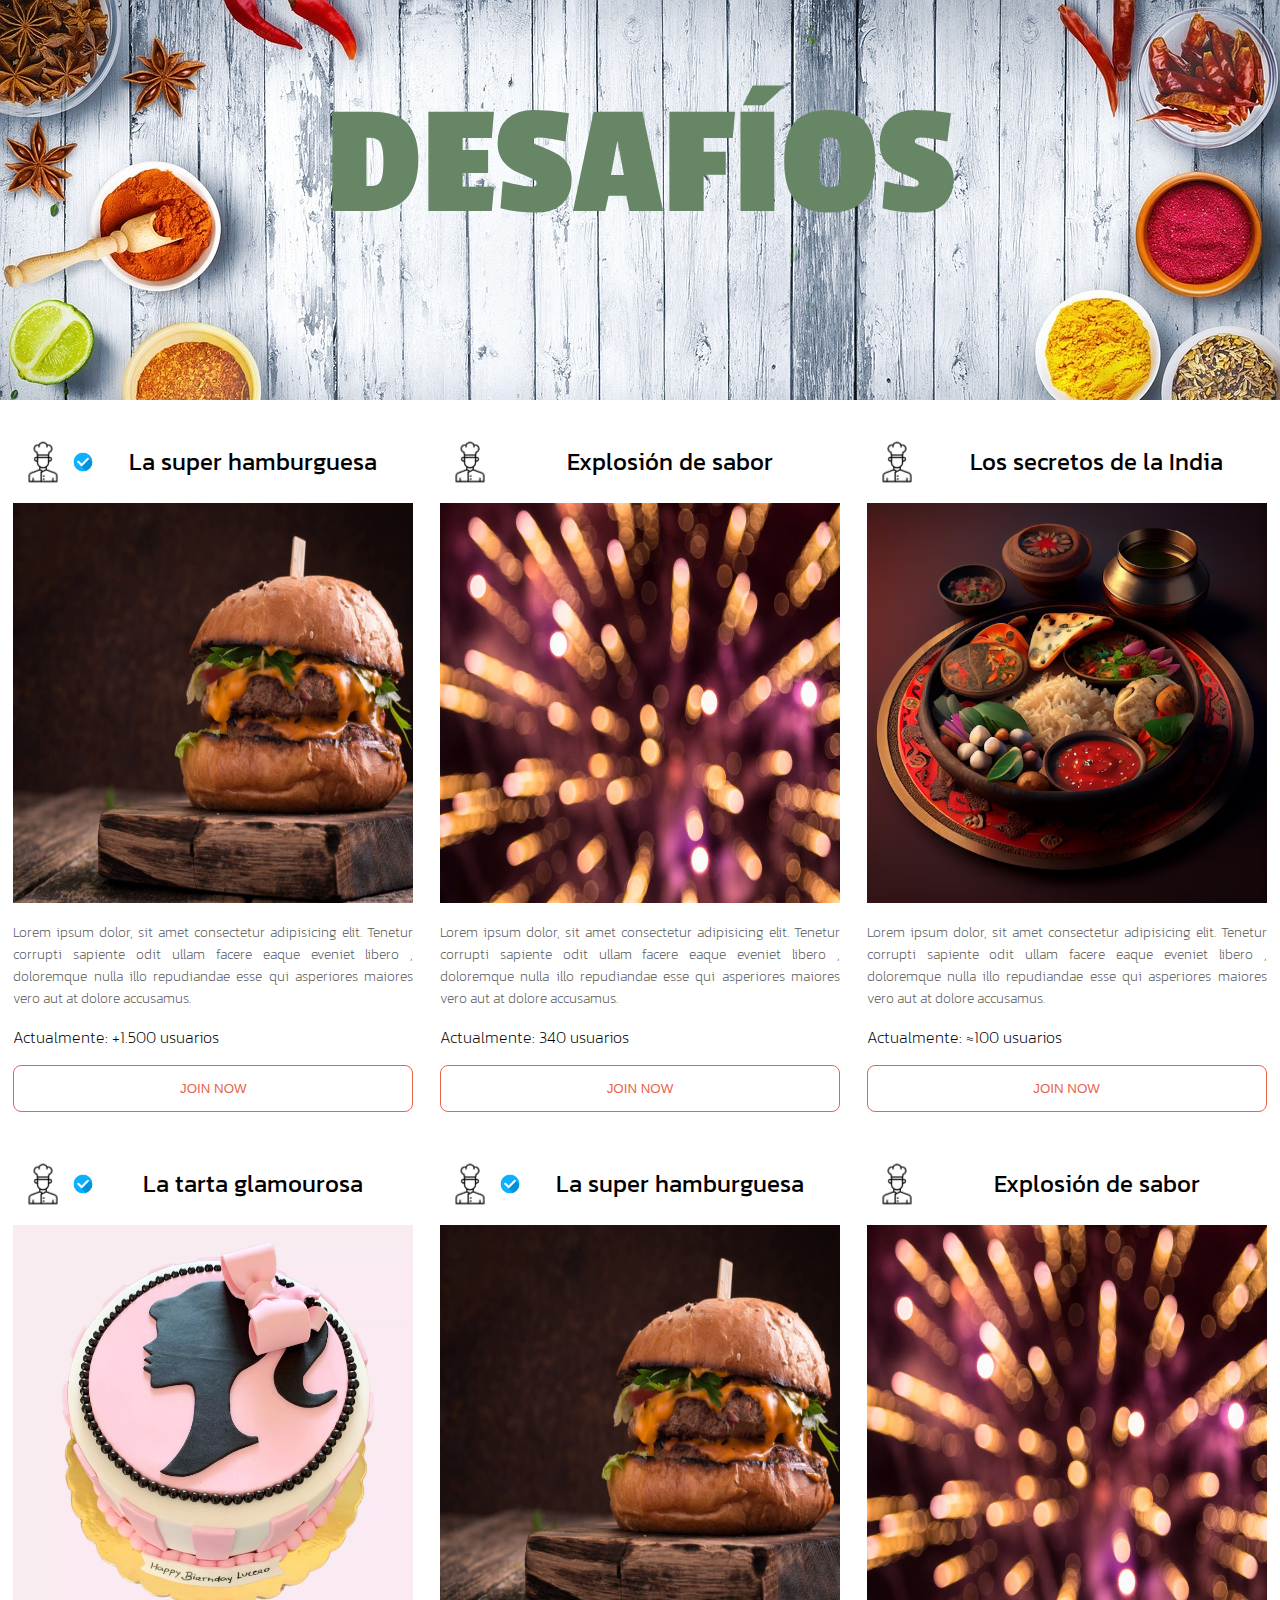
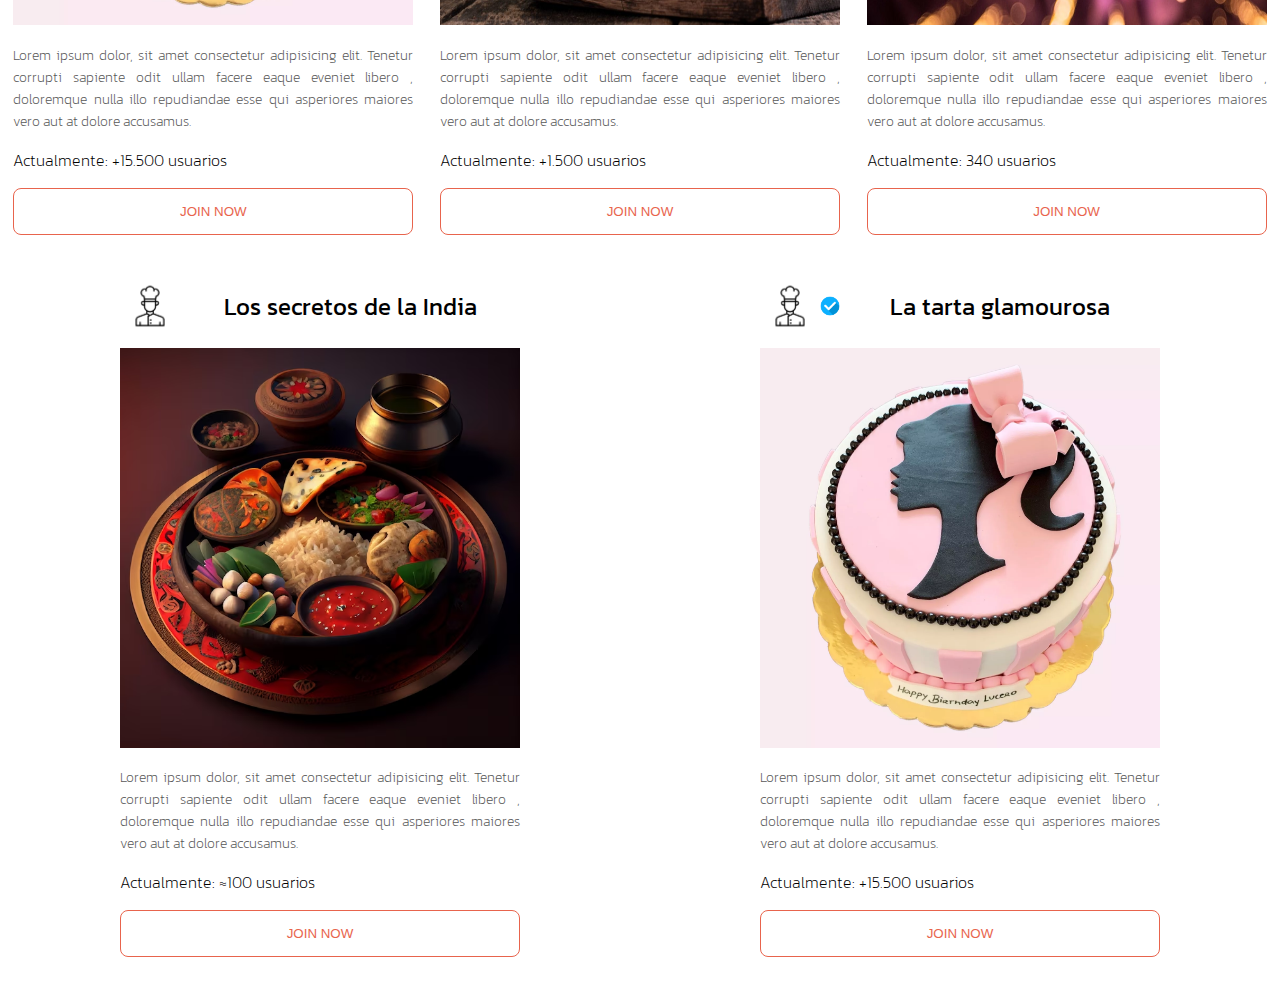
==== desafios.html @ 0ad67047 "Desafios v1.0" ====
<!DOCTYPE html>
<html lang="en">
<head>
    <meta charset="UTF-8">
    <meta name="viewport" content="width=device-width, initial-scale=1.0">
    <link rel="stylesheet" href="./css/desafios.css">
    <link rel="preconnect" href="https://fonts.googleapis.com">
    <link rel="preconnect" href="https://fonts.gstatic.com" crossorigin>
    <link href="https://fonts.googleapis.com/css2?family=Kanit:wght@200;400;500&family=Passion+One&display=swap" rel="stylesheet">
    <title>Desafíos</title>
</head>
<body>
    <header></header> <!--SINA-->
    <div id="banner">
        <h1 id="tit_banner">DESAFÍOS</h1>
    </div>

    <div id="desafios">
            <div class="desafio">
                <div class="tit_desafio">
                    <img class="icono" src="./images/icono.jpeg" alt="icono">
                    <img class="icono2" src="./images/verificado.png" alt="icono">
                    <p class="text_desafio">La super hamburguesa</p>
                </div>
               
                <img class="img_desafio"  src="./images/grandburguer.jpg" alt="desafio">
                <p class="text_desafio_2">Lorem ipsum dolor, sit amet consectetur adipisicing elit. 
                    Tenetur corrupti sapiente odit ullam facere eaque eveniet libero
                    , doloremque nulla illo repudiandae esse qui asperiores maiores vero aut at dolore accusamus.
                </p>
                <p class="text_desafio_3">Actualmente: +1.500 usuarios </p>
                <button class="join">JOIN NOW</button>
            </div>
            <div class="desafio">
                <div class="tit_desafio">
                    <img class="icono" src="./images/icono.jpeg" alt="icono">
                    <p class="text_desafio">Explosión de sabor</p>
                </div>
                <img class="img_desafio"  src="./images/evento.jpg" alt="desafio">
                <p class="text_desafio_2">Lorem ipsum dolor, sit amet consectetur adipisicing elit. 
                    Tenetur corrupti sapiente odit ullam facere eaque eveniet libero
                    , doloremque nulla illo repudiandae esse qui asperiores maiores vero aut at dolore accusamus.
                </p>
                <p class="text_desafio_3">Actualmente: 340 usuarios </p>
                <button class="join">JOIN NOW</button>
            </div>
            <div class="desafio">
                <div class="tit_desafio">
                    <img class="icono" src="./images/icono.jpeg" alt="icono">
                    <p class="text_desafio">Los secretos de la India</p>
                </div>
                <img class="img_desafio"  src="./images/india.avif" alt="desafio">
                <p class="text_desafio_2">Lorem ipsum dolor, sit amet consectetur adipisicing elit. 
                    Tenetur corrupti sapiente odit ullam facere eaque eveniet libero
                    , doloremque nulla illo repudiandae esse qui asperiores maiores vero aut at dolore accusamus.
                </p>
                <p class="text_desafio_3">Actualmente: ≈100 usuarios </p>
                <button class="join">JOIN NOW</button>
            </div>
            <div class="desafio">
                <div class="tit_desafio">
                    <img class="icono" src="./images/icono.jpeg" alt="icono">
                    <img class="icono2" src="./images/verificado.png" alt="icono">  
                    <p class="text_desafio">La tarta glamourosa</p>
                </div>
                <img class="img_desafio"  src="./images/barbie.webp" alt="desafio">
                <p class="text_desafio_2">Lorem ipsum dolor, sit amet consectetur adipisicing elit. 
                    Tenetur corrupti sapiente odit ullam facere eaque eveniet libero
                    , doloremque nulla illo repudiandae esse qui asperiores maiores vero aut at dolore accusamus.
                </p>
                <p class="text_desafio_3">Actualmente: +15.500 usuarios </p>           
                <button class="join">JOIN NOW</button>
            </div>
            <div class="desafio">
                <div class="tit_desafio">
                    <img class="icono" src="./images/icono.jpeg" alt="icono">
                    <img class="icono2" src="./images/verificado.png" alt="icono">
                    <p class="text_desafio">La super hamburguesa</p>
                </div>
               
                <img class="img_desafio"  src="./images/grandburguer.jpg" alt="desafio">
                <p class="text_desafio_2">Lorem ipsum dolor, sit amet consectetur adipisicing elit. 
                    Tenetur corrupti sapiente odit ullam facere eaque eveniet libero
                    , doloremque nulla illo repudiandae esse qui asperiores maiores vero aut at dolore accusamus.
                </p>
                <p class="text_desafio_3">Actualmente: +1.500 usuarios </p>
                <button class="join">JOIN NOW</button>
            </div>
            <div class="desafio">
                <div class="tit_desafio">
                    <img class="icono" src="./images/icono.jpeg" alt="icono">
                    <p class="text_desafio">Explosión de sabor</p>
                </div>
                <img class="img_desafio"  src="./images/evento.jpg" alt="desafio">
                <p class="text_desafio_2">Lorem ipsum dolor, sit amet consectetur adipisicing elit. 
                    Tenetur corrupti sapiente odit ullam facere eaque eveniet libero
                    , doloremque nulla illo repudiandae esse qui asperiores maiores vero aut at dolore accusamus.
                </p>
                <p class="text_desafio_3">Actualmente: 340 usuarios </p>
                <button class="join">JOIN NOW</button>
            </div>
            <div class="desafio">
                <div class="tit_desafio">
                    <img class="icono" src="./images/icono.jpeg" alt="icono">
                    <p class="text_desafio">Los secretos de la India</p>
                </div>
                <img class="img_desafio"  src="./images/india.avif" alt="desafio">
                <p class="text_desafio_2">Lorem ipsum dolor, sit amet consectetur adipisicing elit. 
                    Tenetur corrupti sapiente odit ullam facere eaque eveniet libero
                    , doloremque nulla illo repudiandae esse qui asperiores maiores vero aut at dolore accusamus.
                </p>
                <p class="text_desafio_3">Actualmente: ≈100 usuarios </p>
                <button class="join">JOIN NOW</button>
            </div>
            <div class="desafio">
                <div class="tit_desafio">
                    <img class="icono" src="./images/icono.jpeg" alt="icono">
                    <img class="icono2" src="./images/verificado.png" alt="icono">  
                    <p class="text_desafio">La tarta glamourosa</p>
                </div>
                <img class="img_desafio"  src="./images/barbie.webp" alt="desafio">
                <p class="text_desafio_2">Lorem ipsum dolor, sit amet consectetur adipisicing elit. 
                    Tenetur corrupti sapiente odit ullam facere eaque eveniet libero
                    , doloremque nulla illo repudiandae esse qui asperiores maiores vero aut at dolore accusamus.
                </p>
                <p class="text_desafio_3">Actualmente: +15.500 usuarios </p>           
                <button class="join">JOIN NOW</button>
            </div>
    </div>
</body>
</html>
---- css/desafios.css ----
body {
    margin: 0;
    padding: 0;
}

#banner {
    width: 100%;
    height: 400px;

    background-image: url(../images/banner1.jpeg );
    background-size: cover;
    margin-bottom: 20px;

}

#tit_banner {
    color: #668666;
    font-size: 1000%;
    font-family: 'Passion One', sans-serif;
    text-align: center;
    border-radius: 30px;
    margin: 0;
    padding-top: 6%;
}

#desafios {
    display: flex;
    justify-content: space-around;
    flex-wrap: wrap;
}

.desafio {
    margin-bottom: 20px;
}

.tit_desafio {
    display: flex;
    align-items: center;
    justify-content: space-around;

}

.icono {
    width: 60px;
    height: 60px;
}
.icono2 {
    width: 20px;
    height: 20px;
    border-radius: 30px;
}


.text_desafio {
    text-align: center;
    font-family: 'Kanit', sans-serif;
    flex-grow: 1    ;
    text-align: center;
    font-size: 150%;
}

.text_desafio_2 {
    width: 400px;
    text-align: justify;
    font-family: 'Kanit', sans-serif;
    font-weight: 200;
    font-size: 90%;
    color: rgb(88, 88, 88);
}
.text_desafio_3 {
    width: 400px;
    text-align: justify;
    font-family: 'Kanit', sans-serif;
    font-weight: 200;
    color: black;
}

.img_desafio {
    height: 400px;
    width: 400px;

}

.join {
    width: 400px;
    padding: 10px;
    padding-top: 15px;
    padding-bottom: 15px;
    margin-bottom: 10px;
    border-radius: 8px;
    background-color: white;
    border: 1px solid #e8644d;
    color: #e8644d;
}

.join:hover {

    background-color: #e8644d;
    border: 1px solid #e8644d;
    color: white;
}
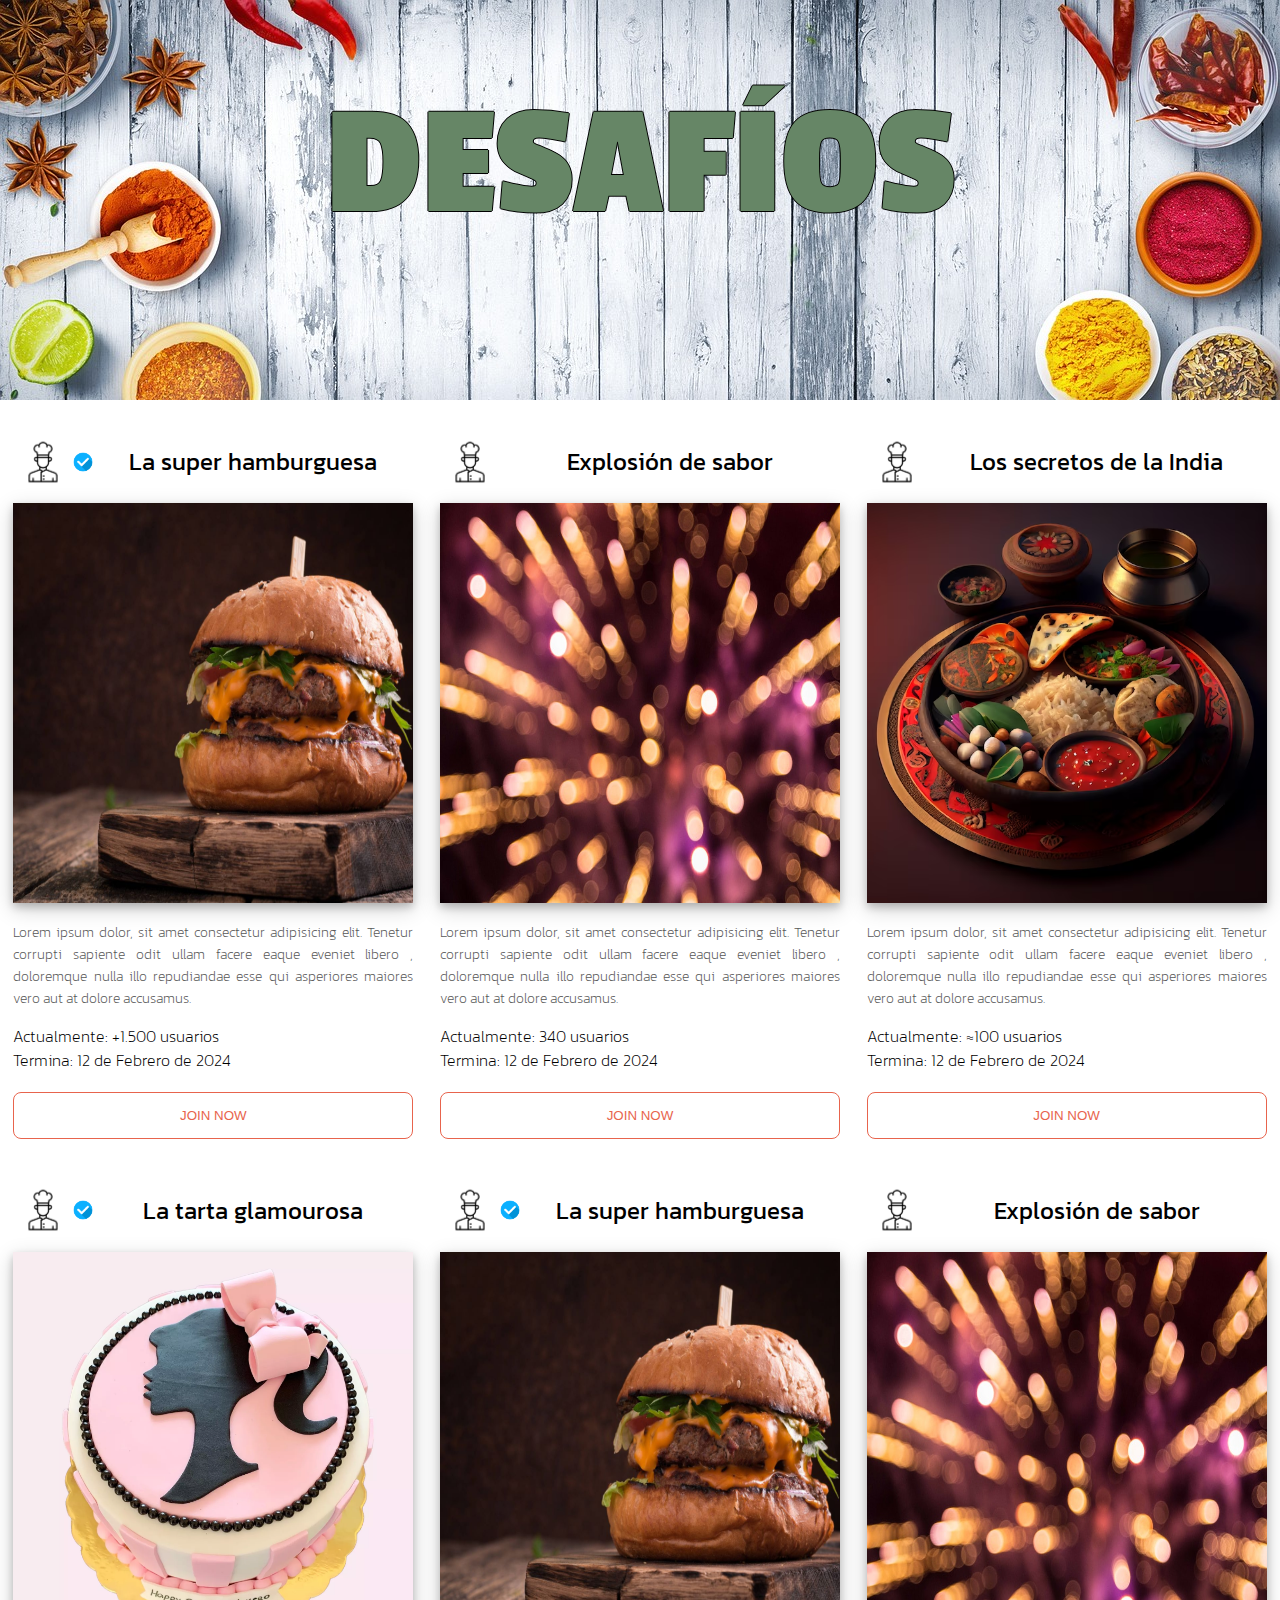
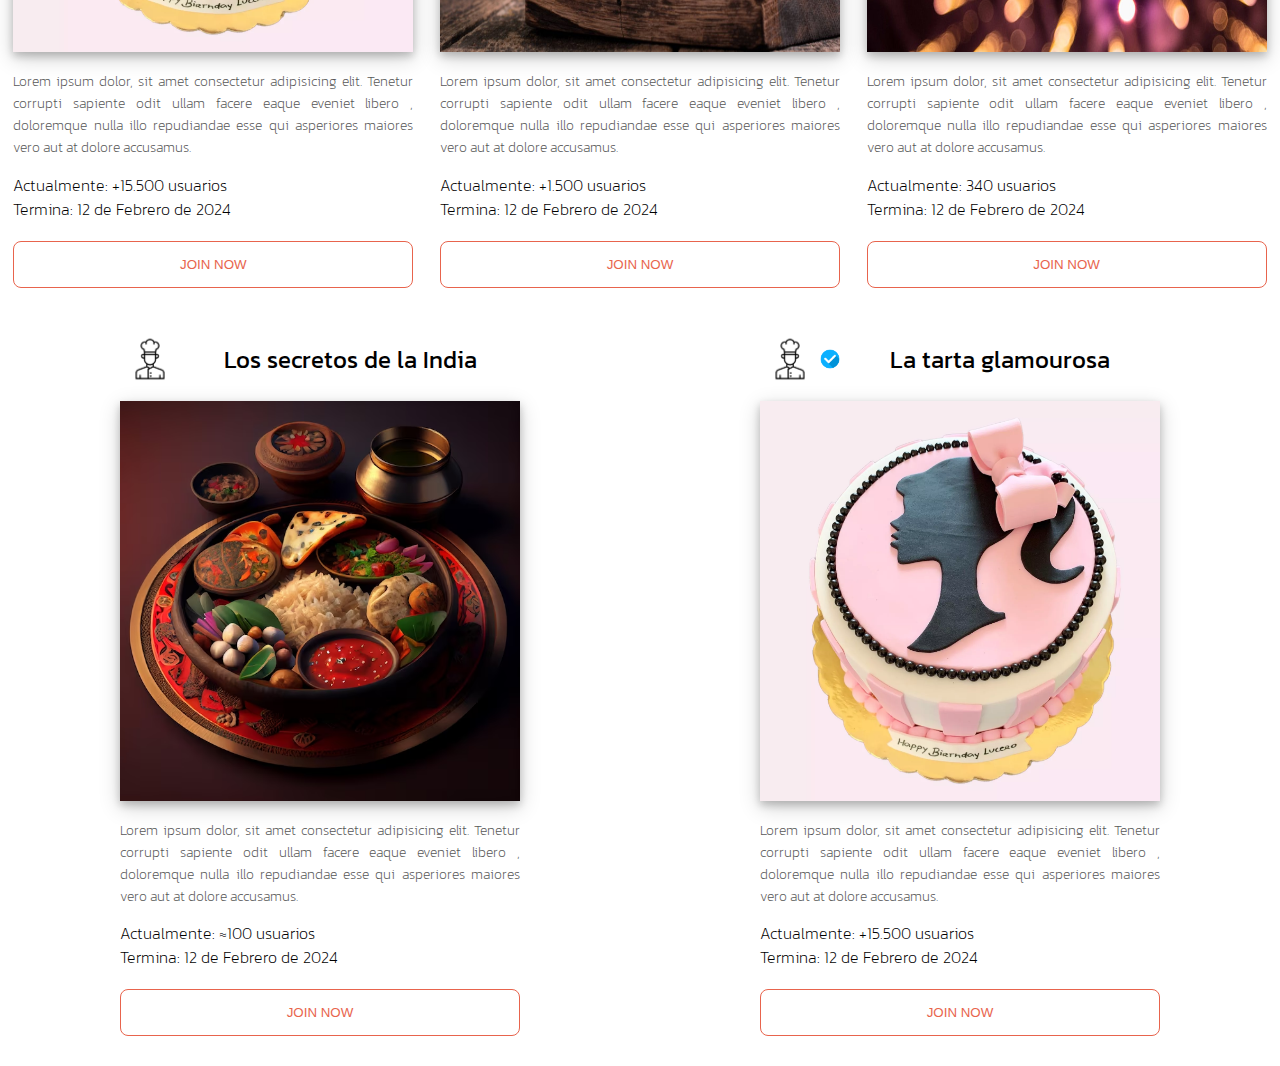
==== commit 4bb3c74c: "Añadido fecha fin desafio" ====
--- a/desafios.html
+++ b/desafios.html
@@ -29,6 +29,7 @@
                     , doloremque nulla illo repudiandae esse qui asperiores maiores vero aut at dolore accusamus.
                 </p>
                 <p class="text_desafio_3">Actualmente: +1.500 usuarios </p>
+                <p class="text_desafio_3">Termina: 12 de Febrero de 2024 </p>
                 <button class="join">JOIN NOW</button>
             </div>
             <div class="desafio">
@@ -42,6 +43,7 @@
                     , doloremque nulla illo repudiandae esse qui asperiores maiores vero aut at dolore accusamus.
                 </p>
                 <p class="text_desafio_3">Actualmente: 340 usuarios </p>
+                <p class="text_desafio_3">Termina: 12 de Febrero de 2024 </p>
                 <button class="join">JOIN NOW</button>
             </div>
             <div class="desafio">
@@ -55,6 +57,7 @@
                     , doloremque nulla illo repudiandae esse qui asperiores maiores vero aut at dolore accusamus.
                 </p>
                 <p class="text_desafio_3">Actualmente: ≈100 usuarios </p>
+                <p class="text_desafio_3">Termina: 12 de Febrero de 2024 </p>
                 <button class="join">JOIN NOW</button>
             </div>
             <div class="desafio">
@@ -68,7 +71,8 @@
                     Tenetur corrupti sapiente odit ullam facere eaque eveniet libero
                     , doloremque nulla illo repudiandae esse qui asperiores maiores vero aut at dolore accusamus.
                 </p>
-                <p class="text_desafio_3">Actualmente: +15.500 usuarios </p>           
+                <p class="text_desafio_3">Actualmente: +15.500 usuarios </p> 
+                <p class="text_desafio_3">Termina: 12 de Febrero de 2024 </p>          
                 <button class="join">JOIN NOW</button>
             </div>
             <div class="desafio">
@@ -84,6 +88,7 @@
                     , doloremque nulla illo repudiandae esse qui asperiores maiores vero aut at dolore accusamus.
                 </p>
                 <p class="text_desafio_3">Actualmente: +1.500 usuarios </p>
+                <p class="text_desafio_3">Termina: 12 de Febrero de 2024 </p>
                 <button class="join">JOIN NOW</button>
             </div>
             <div class="desafio">
@@ -97,6 +102,7 @@
                     , doloremque nulla illo repudiandae esse qui asperiores maiores vero aut at dolore accusamus.
                 </p>
                 <p class="text_desafio_3">Actualmente: 340 usuarios </p>
+                <p class="text_desafio_3">Termina: 12 de Febrero de 2024 </p>
                 <button class="join">JOIN NOW</button>
             </div>
             <div class="desafio">
@@ -110,6 +116,7 @@
                     , doloremque nulla illo repudiandae esse qui asperiores maiores vero aut at dolore accusamus.
                 </p>
                 <p class="text_desafio_3">Actualmente: ≈100 usuarios </p>
+                <p class="text_desafio_3">Termina: 12 de Febrero de 2024 </p>
                 <button class="join">JOIN NOW</button>
             </div>
             <div class="desafio">
@@ -123,7 +130,8 @@
                     Tenetur corrupti sapiente odit ullam facere eaque eveniet libero
                     , doloremque nulla illo repudiandae esse qui asperiores maiores vero aut at dolore accusamus.
                 </p>
-                <p class="text_desafio_3">Actualmente: +15.500 usuarios </p>           
+                <p class="text_desafio_3">Actualmente: +15.500 usuarios </p>    
+                <p class="text_desafio_3">Termina: 12 de Febrero de 2024 </p>       
                 <button class="join">JOIN NOW</button>
             </div>
     </div>
--- a/css/desafios.css
+++ b/css/desafios.css
@@ -21,6 +21,7 @@
     border-radius: 30px;
     margin: 0;
     padding-top: 6%;
+    text-shadow: -1px 0 black, 0 1px black, 1px 0 black, 0 -1px black;
 }
 
 #desafios {
@@ -73,12 +74,13 @@
     font-family: 'Kanit', sans-serif;
     font-weight: 200;
     color: black;
+    margin: 0;
 }
 
 .img_desafio {
     height: 400px;
     width: 400px;
-
+    box-shadow: 0 4px 8px 0 rgba(0, 0, 0, 0.2), 0 6px 20px 0 rgba(0, 0, 0, 0.19);
 }
 
 .join {
@@ -86,6 +88,7 @@
     padding: 10px;
     padding-top: 15px;
     padding-bottom: 15px;
+    margin-top: 20px;
     margin-bottom: 10px;
     border-radius: 8px;
     background-color: white;
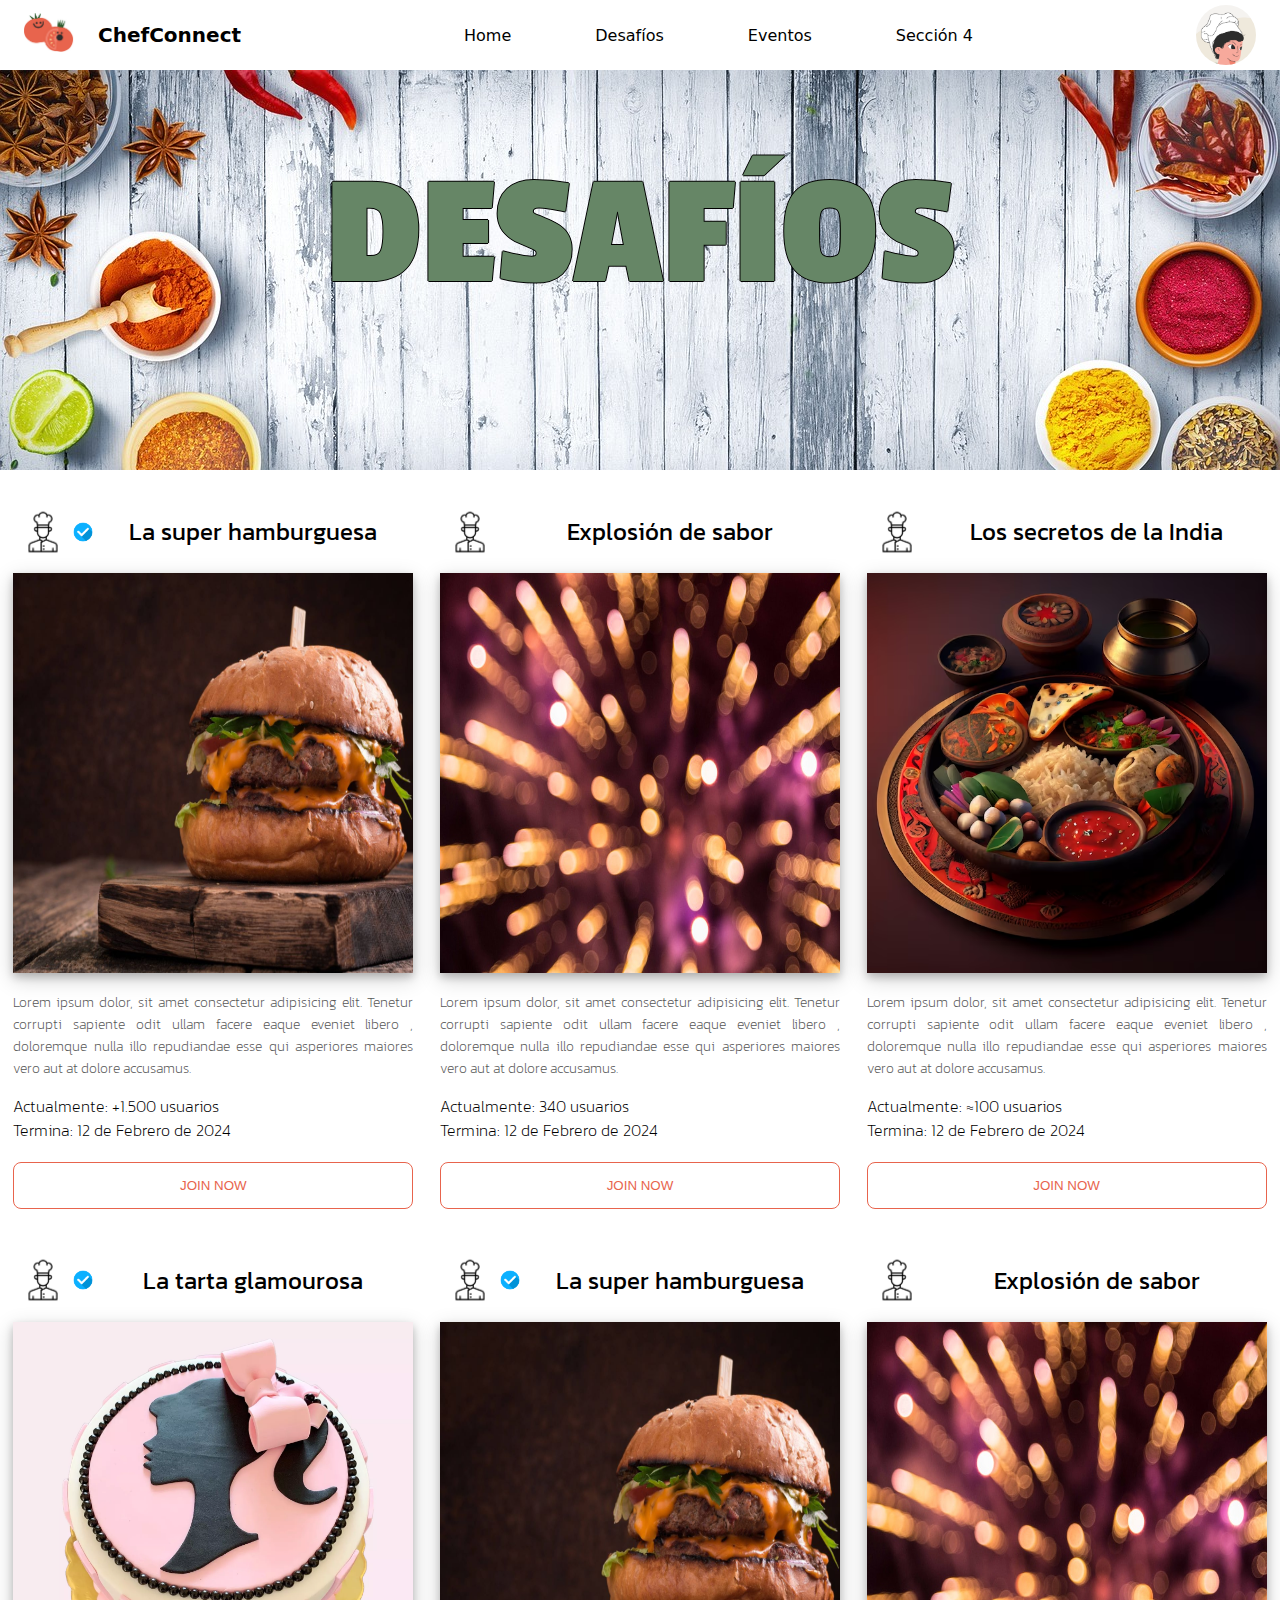
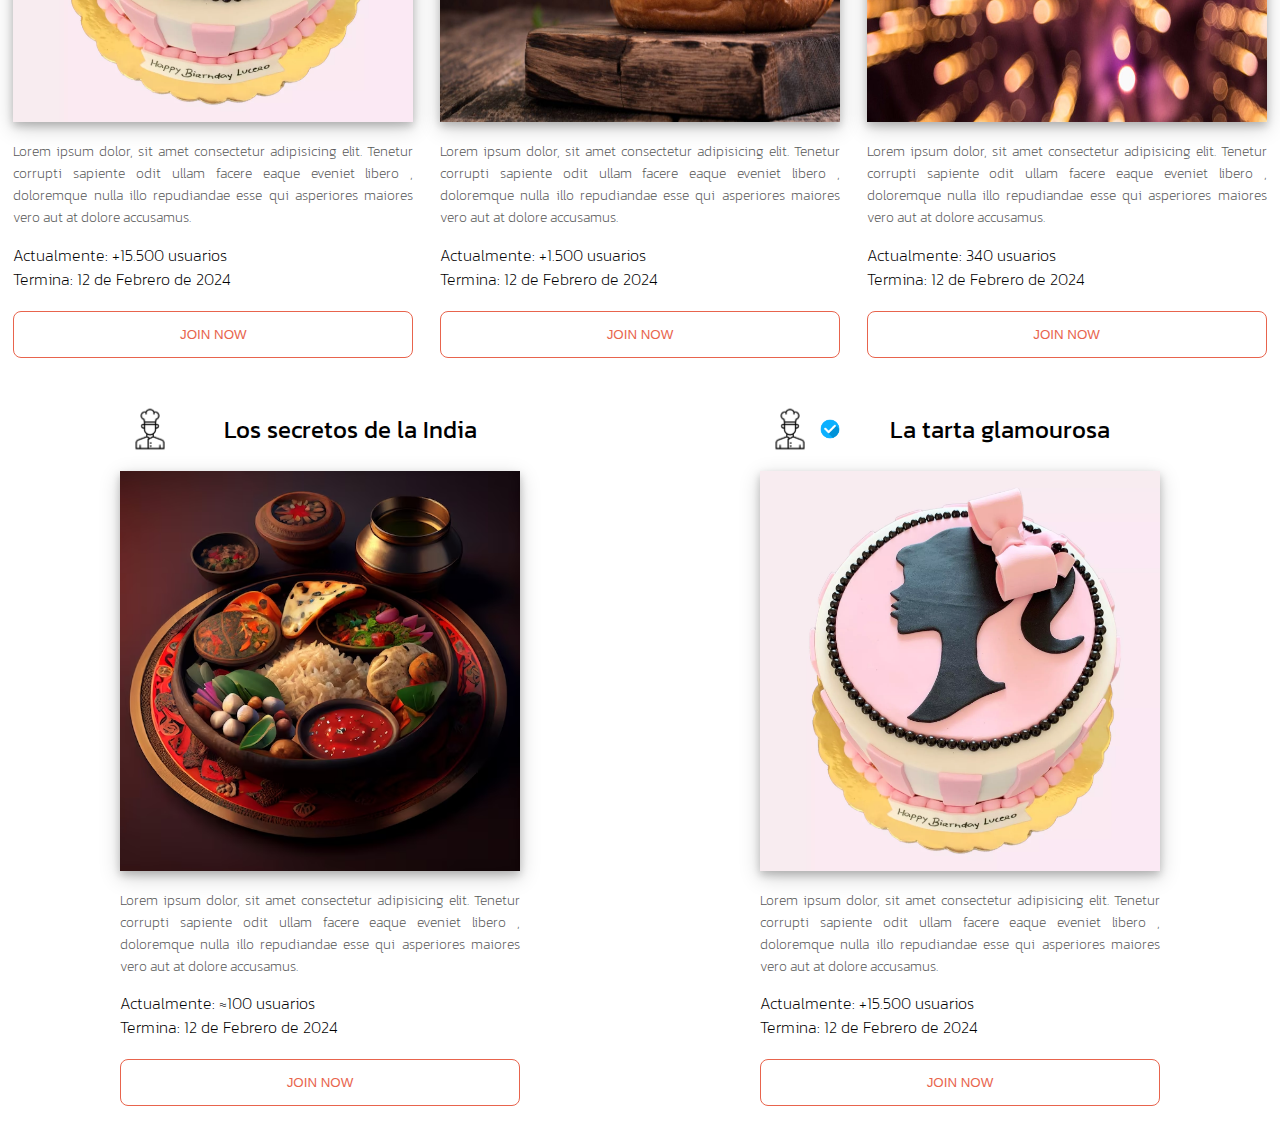
==== commit 56887ee3: "Cambio de CSS individual a genérico + menú en todas las pantallas" ====
--- a/desafios.html
+++ b/desafios.html
@@ -3,6 +3,7 @@
 <head>
     <meta charset="UTF-8">
     <meta name="viewport" content="width=device-width, initial-scale=1.0">
+    <link rel="stylesheet" href="./css/chefconnect.css">
     <link rel="stylesheet" href="./css/desafios.css">
     <link rel="preconnect" href="https://fonts.googleapis.com">
     <link rel="preconnect" href="https://fonts.gstatic.com" crossorigin>
@@ -10,7 +11,30 @@
     <title>Desafíos</title>
 </head>
 <body>
-    <header></header> <!--SINA-->
+
+<header>
+     <a class="logo" href="/">
+            <DIV class="profile-image"><img src="images/Tomatina.png" alt="isotipo">
+            </DIV>
+            <span>ChefConnect</span>
+     </a>
+        
+        
+        
+        
+            <nav id="menu-items">
+                <a href="main.html">Home</a>
+                <a href="desafios.html">Desafíos</a>
+                <a href="">Eventos</a>
+                <a href="#">Sección 4</a>
+            </nav>
+        
+            <div class="Profile-image"></div>
+        
+        </header>
+        
+  <!--SINA-->
+
     <div id="banner">
         <h1 id="tit_banner">DESAFÍOS</h1>
     </div>
--- a/css/chefconnect.css
+++ b/css/chefconnect.css
@@ -0,0 +1,95 @@
+/*Header*/
+ 
+body {
+    margin: 0;
+    padding: 0;
+}
+
+*{
+    box-sizing: border-box;
+}
+
+header {
+
+    background-color: white;
+    display: flex;
+    justify-content: space-between;
+    height: 70px;
+    align-items: center;
+    box-shadow: 0px 4px 4px 0px rgba(28, 28, 28, 0.15);
+
+}
+
+
+.logo {
+    display: flex;
+    flex-direction: row;
+    align-items: center;
+    padding-left: 24px;
+    text-decoration: none;
+    color: black;
+    font-family: system-ui, -apple-system, BlinkMacSystemFont, 'Segoe UI', Roboto, Oxygen, Ubuntu, Cantarell, 'Open Sans', 'Helvetica Neue', sans-serif;
+    font-size: 20px;
+    font-weight: bold;
+
+}
+
+.logo img {
+    width: 50px;
+    height: auto;
+    margin-right: 24px;
+
+}
+
+.Profile-image {
+    width: 60px;
+    height: 60px;
+    background-image: url(../images/Perfil-image.png);
+    border-radius: 500px;
+    background-size: cover;
+    margin-right: 24px;
+
+
+}
+
+/* ./ desde la carpeta en la que se encuentra donde estás llamando (desde el punto donde estoy) 
+Volver a una carpeta hacia arriba es con ../ (puedes volver a una carpeta hacia atrás) Carpeta raíz)
+*/
+
+
+#menu-items a {
+    padding: 16px;
+    background-color: transparent;
+    padding: 16px;
+    font-size: medium;
+    font-weight: 300;
+    font-family: system-ui, -apple-system, BlinkMacSystemFont, 'Segoe UI', Roboto, Oxygen, Ubuntu, Cantarell, 'Open Sans', 'Helvetica Neue', sans-serif;
+    text-decoration: none;
+    color: black;
+    margin: 24px;
+
+
+}
+
+#menu-items a:hover {
+
+    color: #E8644D;
+    font-weight: 500;
+    border-bottom: 2px solid #E8644D;
+
+}
+
+#menu-items a active {
+    background-color: #F6F3F0;
+    color: #E8644D;
+    border-radius: 16px;
+    font-weight: 500;
+
+}
+
+#menu-items a:active {
+    color: #E8644D;
+    
+
+
+}
--- a/css/desafios.css
+++ b/css/desafios.css
@@ -1,7 +1,4 @@
-body {
-    margin: 0;
-    padding: 0;
-}
+
 
 #banner {
     width: 100%;
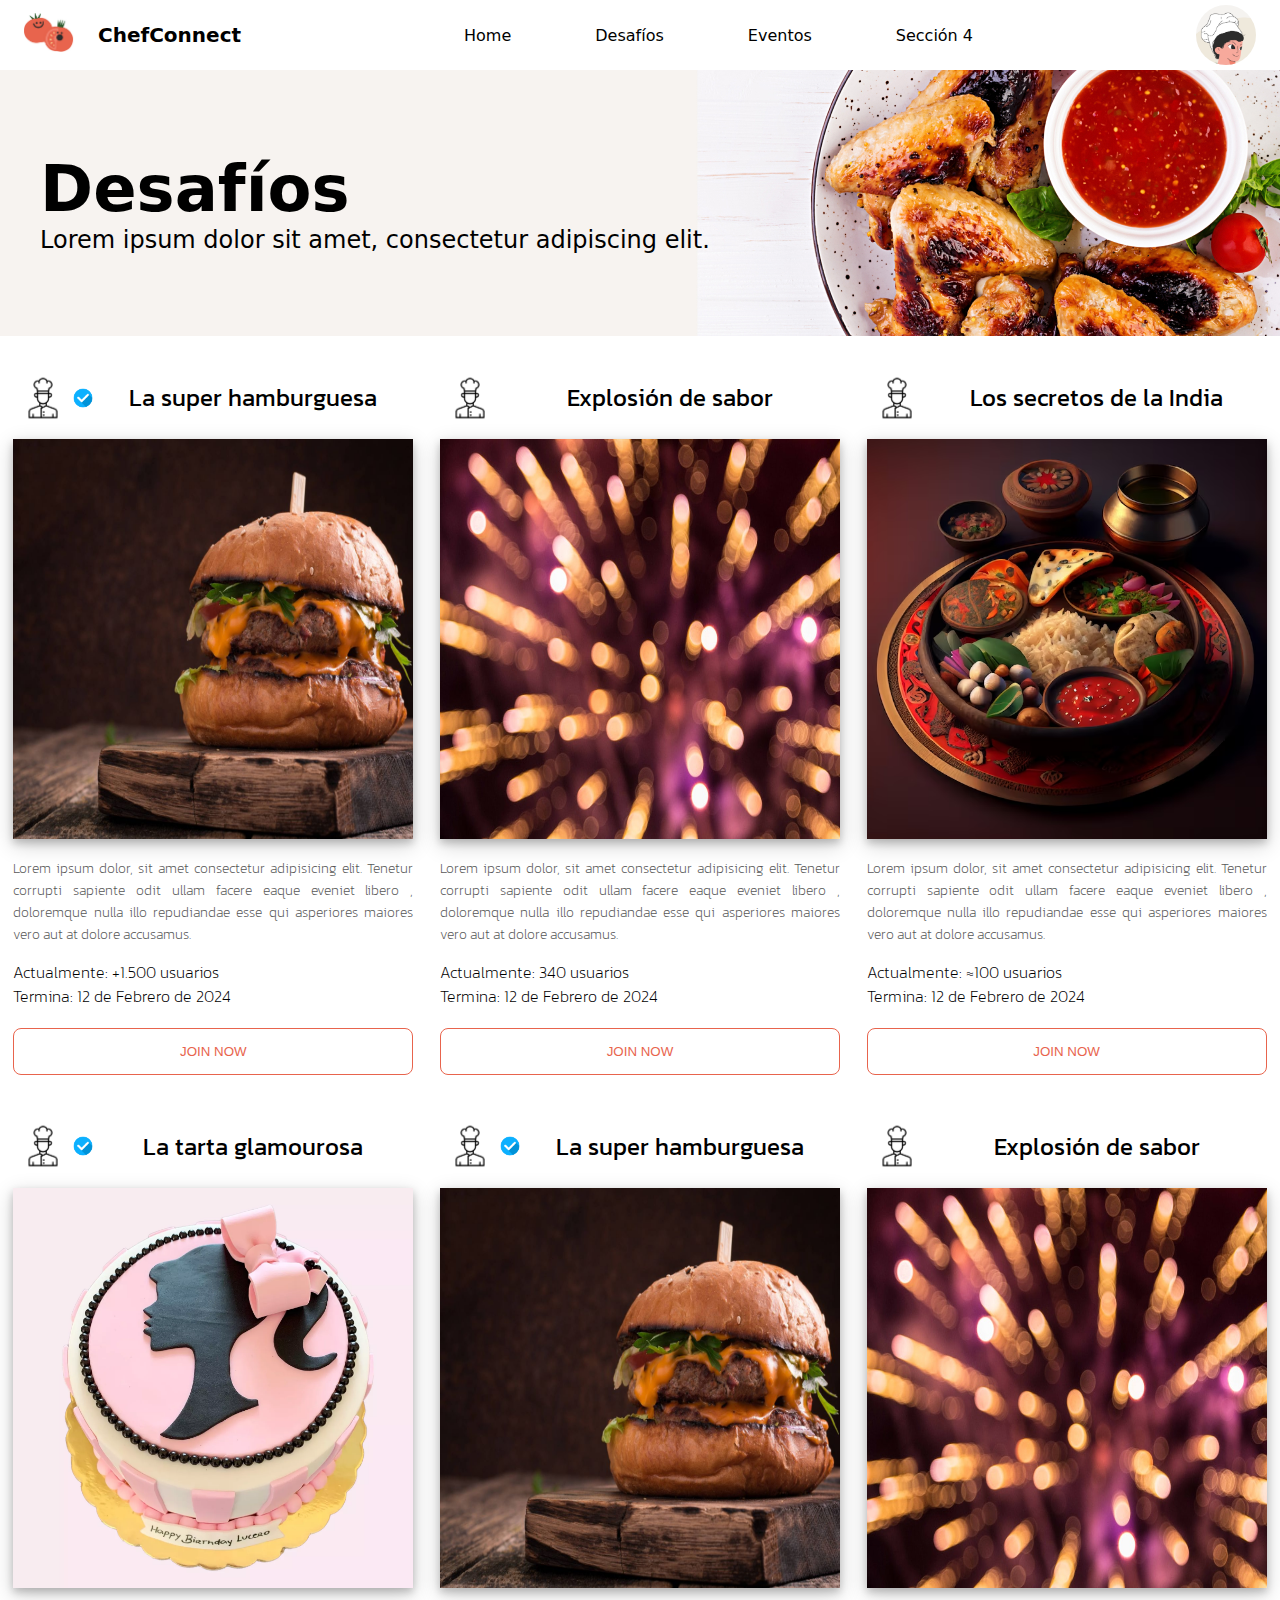
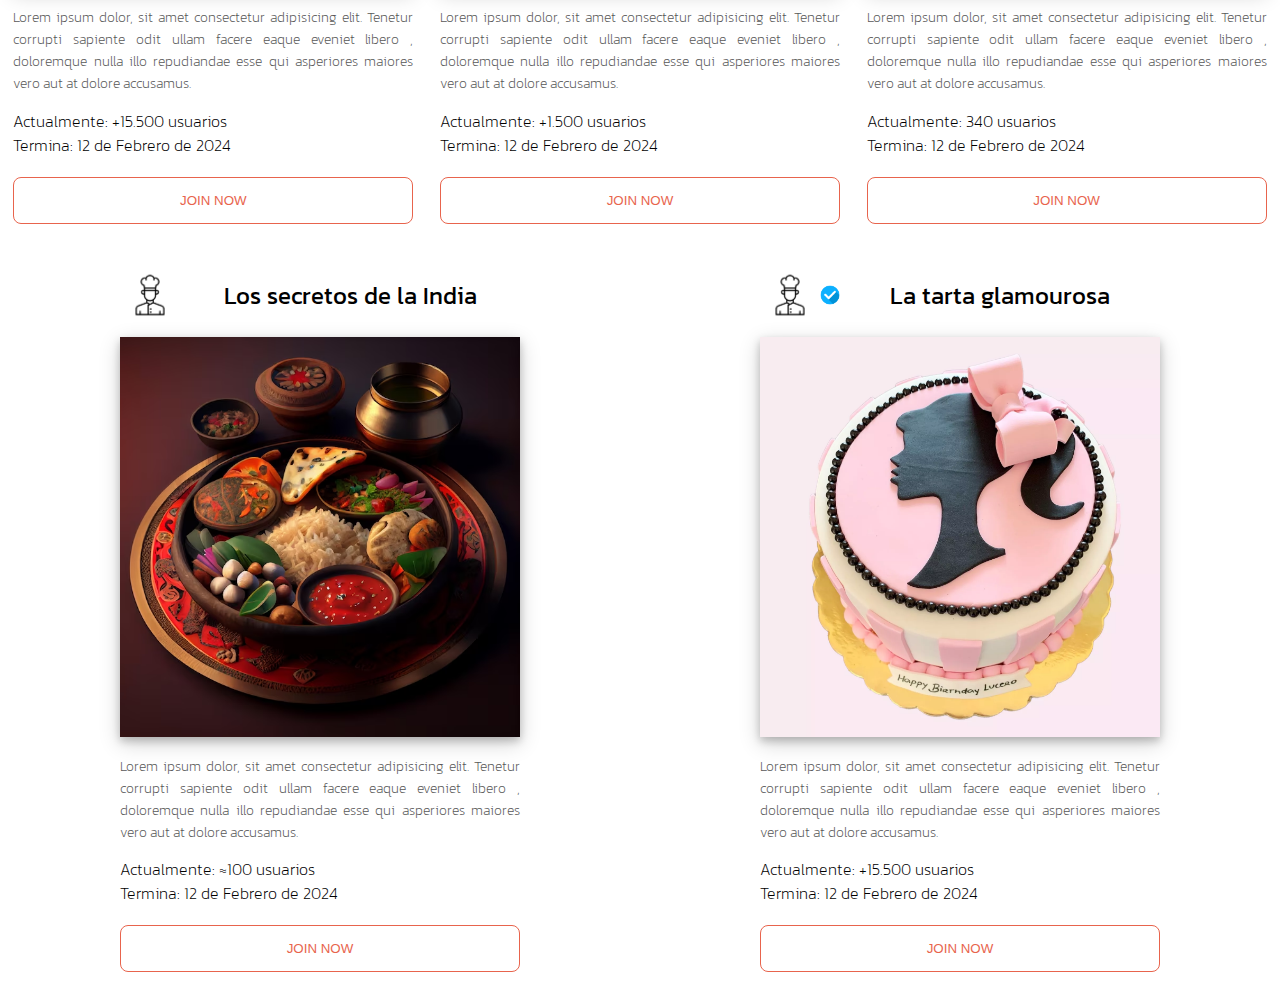
==== commit 47b6514a: "Unificacion banner" ====
--- a/desafios.html
+++ b/desafios.html
@@ -5,6 +5,7 @@
     <meta name="viewport" content="width=device-width, initial-scale=1.0">
     <link rel="stylesheet" href="./css/chefconnect.css">
     <link rel="stylesheet" href="./css/desafios.css">
+    <link rel="stylesheet" href="./css/main.css">
     <link rel="preconnect" href="https://fonts.googleapis.com">
     <link rel="preconnect" href="https://fonts.gstatic.com" crossorigin>
     <link href="https://fonts.googleapis.com/css2?family=Kanit:wght@200;400;500&family=Passion+One&display=swap" rel="stylesheet">
@@ -13,32 +14,42 @@
 <body>
 
 <header>
-     <a class="logo" href="/">
+    <a class="logo" href="/">
             <DIV class="profile-image"><img src="images/Tomatina.png" alt="isotipo">
             </DIV>
             <span>ChefConnect</span>
-     </a>
+    </a>
         
+    <nav id="menu-items">
+        <a href="main.html">Home</a>
+        <a href="desafios.html">Desafíos</a>
+        <a href="">Eventos</a>
+        <a href="#">Sección 4</a>
+    </nav>
+
+    <div class="Profile-image">
+        <a href="profile.html"></a>
+    </div>
         
-        
-        
-            <nav id="menu-items">
-                <a href="main.html">Home</a>
-                <a href="desafios.html">Desafíos</a>
-                <a href="">Eventos</a>
-                <a href="#">Sección 4</a>
-            </nav>
-        
-            <div class="Profile-image"></div>
-        
-        </header>
+    </header>
         
   <!--SINA-->
 
-    <div id="banner">
-        <h1 id="tit_banner">DESAFÍOS</h1>
+    
+  <div id="banner">
+
+    <div id="contentbanner">
+        <div id="Textbanner">
+            <span>Desafíos</span>
+        </div>
+
+        <div id="Textbannerlorem">
+            <p style="margin: 0px;">Lorem ipsum dolor sit amet, consectetur adipiscing elit. </p>
+        </div>
+
     </div>
 
+</div>
     <div id="desafios">
             <div class="desafio">
                 <div class="tit_desafio">
--- a/css/chefconnect.css
+++ b/css/chefconnect.css
@@ -48,8 +48,13 @@
     border-radius: 500px;
     background-size: cover;
     margin-right: 24px;
+}
 
-
+.Profile-image a {
+    display: block;
+    width: 60px;
+    height: 60px;
+   
 }
 
 /* ./ desde la carpeta en la que se encuentra donde estás llamando (desde el punto donde estoy) 
@@ -88,8 +93,6 @@
 }
 
 #menu-items a:active {
-    color: #E8644D;
-    
-
+    color: #E8644D; 
 
 }
--- a/css/main.css
+++ b/css/main.css
@@ -0,0 +1,313 @@
+ /*banner*/
+
+ #banner {
+     background-image: url(../images/img-home.jpg);
+     background-size: cover;
+     /*width: 100%;*/
+     height: 266px;
+     align-items: center;
+     display: flex;
+
+
+ }
+
+ #contentbanner {
+     align-items: center;
+
+ }
+
+
+ #Textbanner {
+     font-size: 64px;
+     font-family: system-ui, -apple-system, BlinkMacSystemFont, 'Segoe UI', Roboto, Oxygen, Ubuntu, Cantarell, 'Open Sans', 'Helvetica Neue', sans-serif;
+     font-weight: bold;
+     margin-left: 40px;
+
+
+
+ }
+
+ #Textbannerlorem {
+     font-size: 24px;
+     font-family: system-ui, -apple-system, BlinkMacSystemFont, 'Segoe UI', Roboto, Oxygen, Ubuntu, Cantarell, 'Open Sans', 'Helvetica Neue', sans-serif;
+     font-weight: lighter;
+     margin-left: 40px;
+
+
+ }
+
+
+ /*Search*/
+
+
+ .Search {
+     display: flex;
+     flex-wrap: nowrap;
+     align-items: flex-end;
+     align-items: center;
+ }
+
+ #search {
+     margin-right: 0;
+     height: 35px;
+     margin: 16px;
+     border-radius: 8px;
+     color: rgb(68, 68, 68);
+     align-items: center;
+     border: 0.5px solid black;
+     flex-grow: 1;
+     padding-left: 16px;
+
+ }
+
+
+ .Secundarybutton {
+     background-color: black;
+     color: white;
+     padding: 10px;
+     font-family: system-ui, -apple-system, BlinkMacSystemFont, 'Segoe UI', Roboto, Oxygen, Ubuntu, Cantarell, 'Open Sans', 'Helvetica Neue', sans-serif;
+     font-weight: 200;
+     font-size: 16px;
+     border-radius: 8px;
+     margin-right: 24px;
+ }
+
+ /*H2Categorías*/
+
+ h2 {
+     font-family: system-ui, -apple-system, BlinkMacSystemFont, 'Segoe UI', Roboto, Oxygen, Ubuntu, Cantarell, 'Open Sans', 'Helvetica Neue', sans-serif;
+     font-weight: bold;
+     margin: 0px;
+     font-size: 46px;
+     margin-left: 40px;
+ }
+
+ /*filtros*/
+
+ #filtros {
+     display: flex;
+     margin-top: 24px;
+     margin-left: 40px;
+     margin-right: 40px;
+     justify-content: space-between;
+
+
+ }
+
+
+ #breackfast {
+
+     width: 180px;
+     height: 182px;
+     border-radius: 30px;
+     background: linear-gradient(180deg, rgba(112, 130, 70, 0.00) 0%, rgba(112, 130, 70, 0.10) 100%);
+     font-family: system-ui, -apple-system, BlinkMacSystemFont, 'Segoe UI', Roboto, Oxygen, Ubuntu, Cantarell, 'Open Sans', 'Helvetica Neue', sans-serif;
+     font-size: 18px;
+     text-align: center;
+     display: flex;
+     flex-direction: column;
+     align-items: center;
+
+
+ }
+
+ #breackfast img {
+     width: 100px;
+     height: 100px;
+ }
+
+ /*Vegan*/
+
+ #vegan {
+
+     width: 180px;
+     height: 182px;
+     border-radius: 30px;
+     background: linear-gradient(180deg, rgba(225, 255, 163, 0.13) 0%, rgba(108, 198, 63, 0.10) 100%);
+     font-family: system-ui, -apple-system, BlinkMacSystemFont, 'Segoe UI', Roboto, Oxygen, Ubuntu, Cantarell, 'Open Sans', 'Helvetica Neue', sans-serif;
+     font-size: 18px;
+     display: flex;
+     flex-direction: column;
+     align-items: center;
+
+ }
+
+ #vegan img {
+     width: 100px;
+     height: 100px;
+ }
+
+ /*Meat*/
+
+
+ #meat {
+
+     width: 180px;
+     height: 182px;
+     border-radius: 30px;
+     background: linear-gradient(180deg, rgba(204, 38, 27, 0.00) 0%, rgba(204, 38, 27, 0.10) 100%);
+     font-family: system-ui, -apple-system, BlinkMacSystemFont, 'Segoe UI', Roboto, Oxygen, Ubuntu, Cantarell, 'Open Sans', 'Helvetica Neue', sans-serif;
+     font-size: 18px;
+     display: flex;
+     flex-direction: column;
+     align-items: center;
+
+ }
+
+ #meat img {
+     width: 100px;
+     height: 100px;
+ }
+
+ /*Dessertt*/
+
+ #dessert {
+
+     width: 180px;
+     height: 182px;
+     border-radius: 30px;
+     background: linear-gradient(180deg, rgba(255, 170, 5, 0.00) 0%, rgba(240, 158, 0, 0.18) 100%);
+     font-family: system-ui, -apple-system, BlinkMacSystemFont, 'Segoe UI', Roboto, Oxygen, Ubuntu, Cantarell, 'Open Sans', 'Helvetica Neue', sans-serif;
+     font-size: 18px;
+     display: flex;
+     flex-direction: column;
+     align-items: center;
+
+ }
+
+ #dessert img {
+     width: 100px;
+     height: 100px;
+ }
+
+ /*Lucnch*/
+
+ #lunch {
+
+     width: 180px;
+     height: 182px;
+     border-radius: 30px;
+     background: linear-gradient(180deg, rgba(107, 254, 245, 0.00) 0%, rgba(0, 180, 158, 0.21) 100%);
+     font-family: system-ui, -apple-system, BlinkMacSystemFont, 'Segoe UI', Roboto, Oxygen, Ubuntu, Cantarell, 'Open Sans', 'Helvetica Neue', sans-serif;
+     font-size: 18px;
+     display: flex;
+     flex-direction: column;
+     align-items: center;
+
+ }
+
+ #lunch img {
+     width: 100px;
+     height: 100px;
+ }
+
+
+ /*Chocolate*/
+
+ #chocolate {
+
+     width: 180px;
+     height: 182px;
+     border-radius: 30px;
+     background: linear-gradient(180deg, rgba(237, 65, 158, 0.00) 0%, rgba(251, 0, 135, 0.15) 100%);
+     font-family: system-ui, -apple-system, BlinkMacSystemFont, 'Segoe UI', Roboto, Oxygen, Ubuntu, Cantarell, 'Open Sans', 'Helvetica Neue', sans-serif;
+     font-size: 18px;
+     display: flex;
+     flex-direction: column;
+     align-items: center;
+
+
+ }
+
+ #chocolate img {
+     width: 100px;
+     height: 100px;
+ }
+
+ /*Cards*/
+
+ #card {
+     width: 400px;
+     height: 434px;
+     background: linear-gradient(180deg, #F6F3F0 99.99%, #668666 100%);
+     border-radius: 30px;
+     font-family: system-ui, -apple-system, BlinkMacSystemFont, 'Segoe UI', Roboto, Oxygen, Ubuntu, Cantarell, 'Open Sans', 'Helvetica Neue', sans-serif;
+     font-size: 24px;
+     display: flex;
+     flex-direction: column;
+     align-items: center;
+    
+     margin-top: 32px;
+
+ }
+
+ #card img {
+     margin-top: 16px;
+     margin-bottom: 0px;
+ }
+
+
+ h4 {
+     font-size: 24px;
+     font-family: system-ui, -apple-system, BlinkMacSystemFont, 'Segoe UI', Roboto, Oxygen, Ubuntu, Cantarell, 'Open Sans', 'Helvetica Neue', sans-serif;
+     font-weight: bold;
+     margin-left: 16px;
+     margin-right: 40px;
+     margin-bottom: 0px;
+     margin-top: 16px;
+
+ }
+
+
+ #icons {
+     display: flex;
+     flex-direction: row;
+     margin-top: 0px;
+
+ }
+
+ h6 {
+     font-size: 12px;
+     font-family: system-ui, -apple-system, BlinkMacSystemFont, 'Segoe UI', Roboto, Oxygen, Ubuntu, Cantarell, 'Open Sans', 'Helvetica Neue', sans-serif;
+     font-weight: lighter;
+     margin-left: 16px;
+     margin-right: 16px;
+     margin-bottom: 0px;
+     margin-top: 16px;
+
+
+ }
+
+ h5 {
+     font-size: 12px;
+     font-family: system-ui, -apple-system, BlinkMacSystemFont, 'Segoe UI', Roboto, Oxygen, Ubuntu, Cantarell, 'Open Sans', 'Helvetica Neue', sans-serif;
+     font-weight: lighter;
+     margin-top:  8px;
+     margin-bottom: 0%;
+     margin-left: 16px;
+     margin-right: 16px;
+    
+ }
+
+
+
+ #timer {
+     display: inline-flex;
+
+
+
+ }
+
+ #fork {
+     display: inline-flex;
+
+ }
+
+ #recetas {
+    display: flex;
+    flex-wrap: wrap;
+     margin-top: 0px;
+     justify-content: space-between;
+     margin-right: 40px;
+     margin-left: 40px;
+ }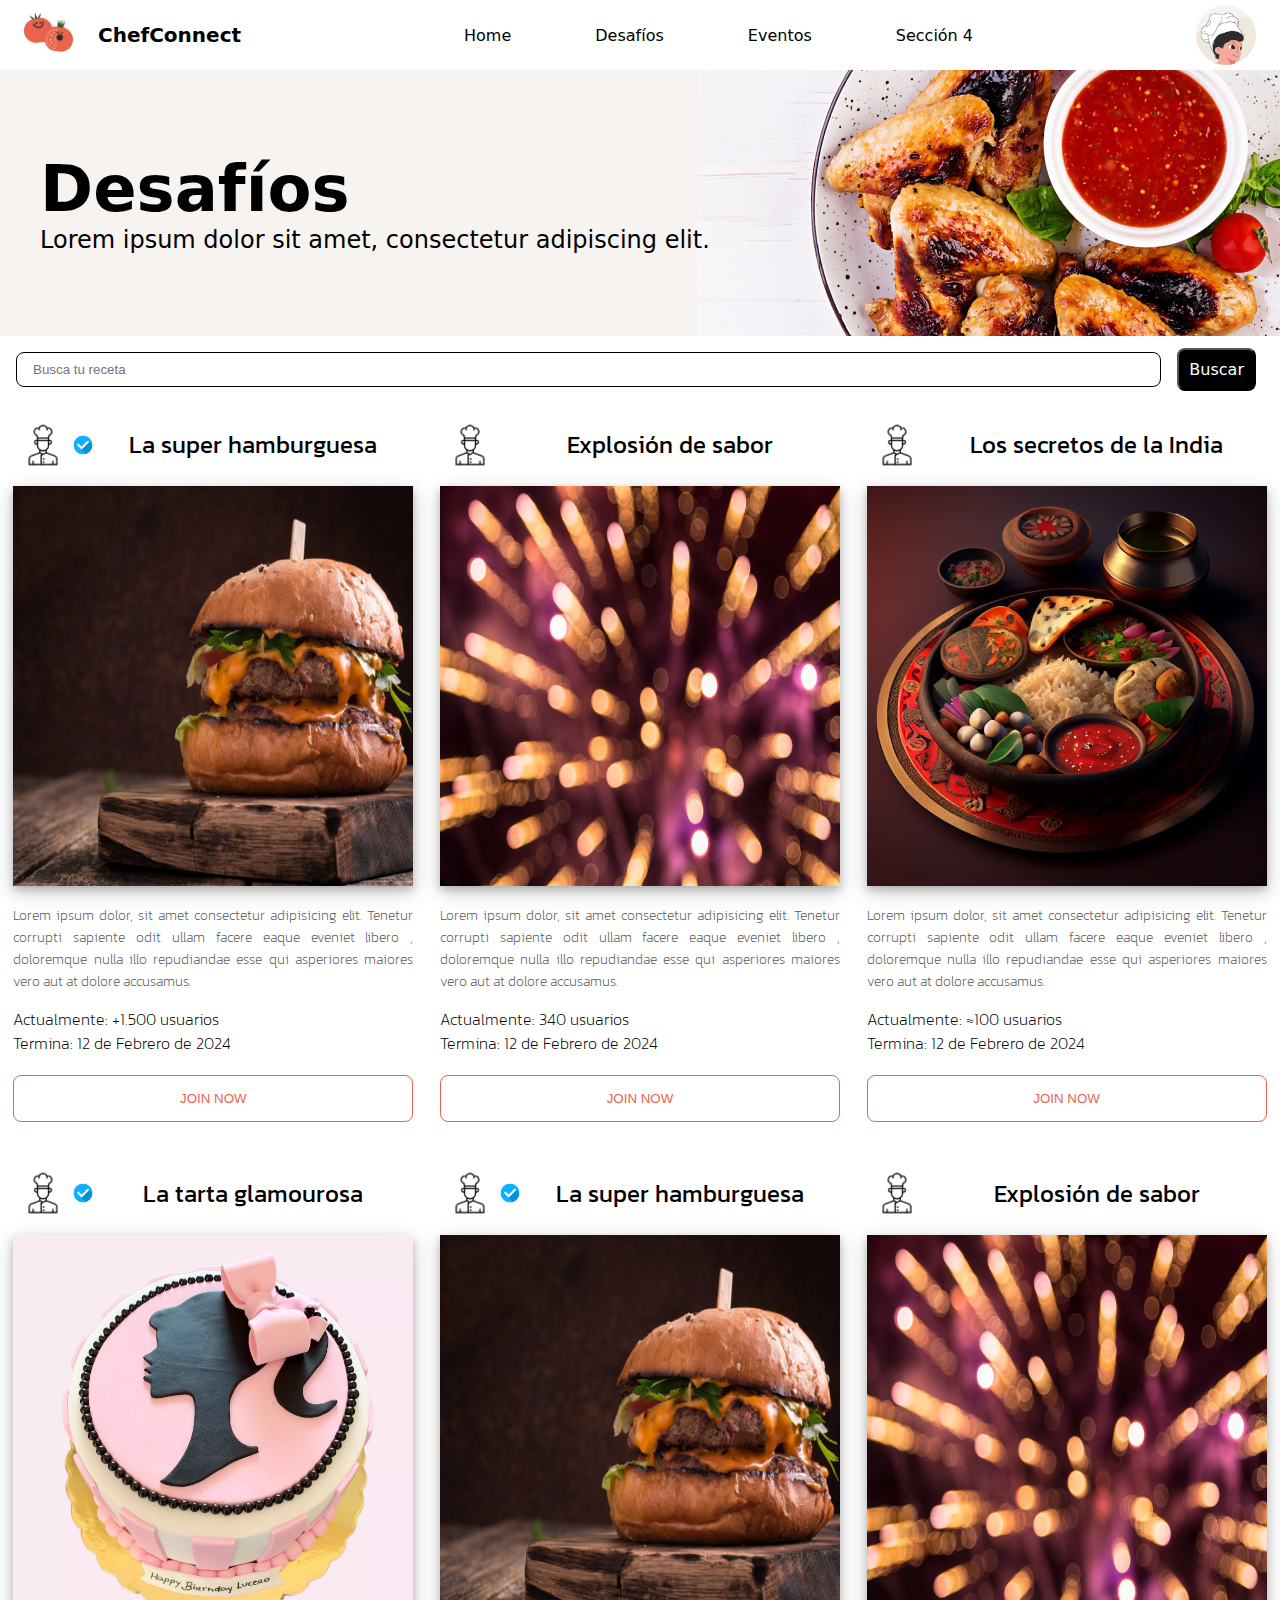
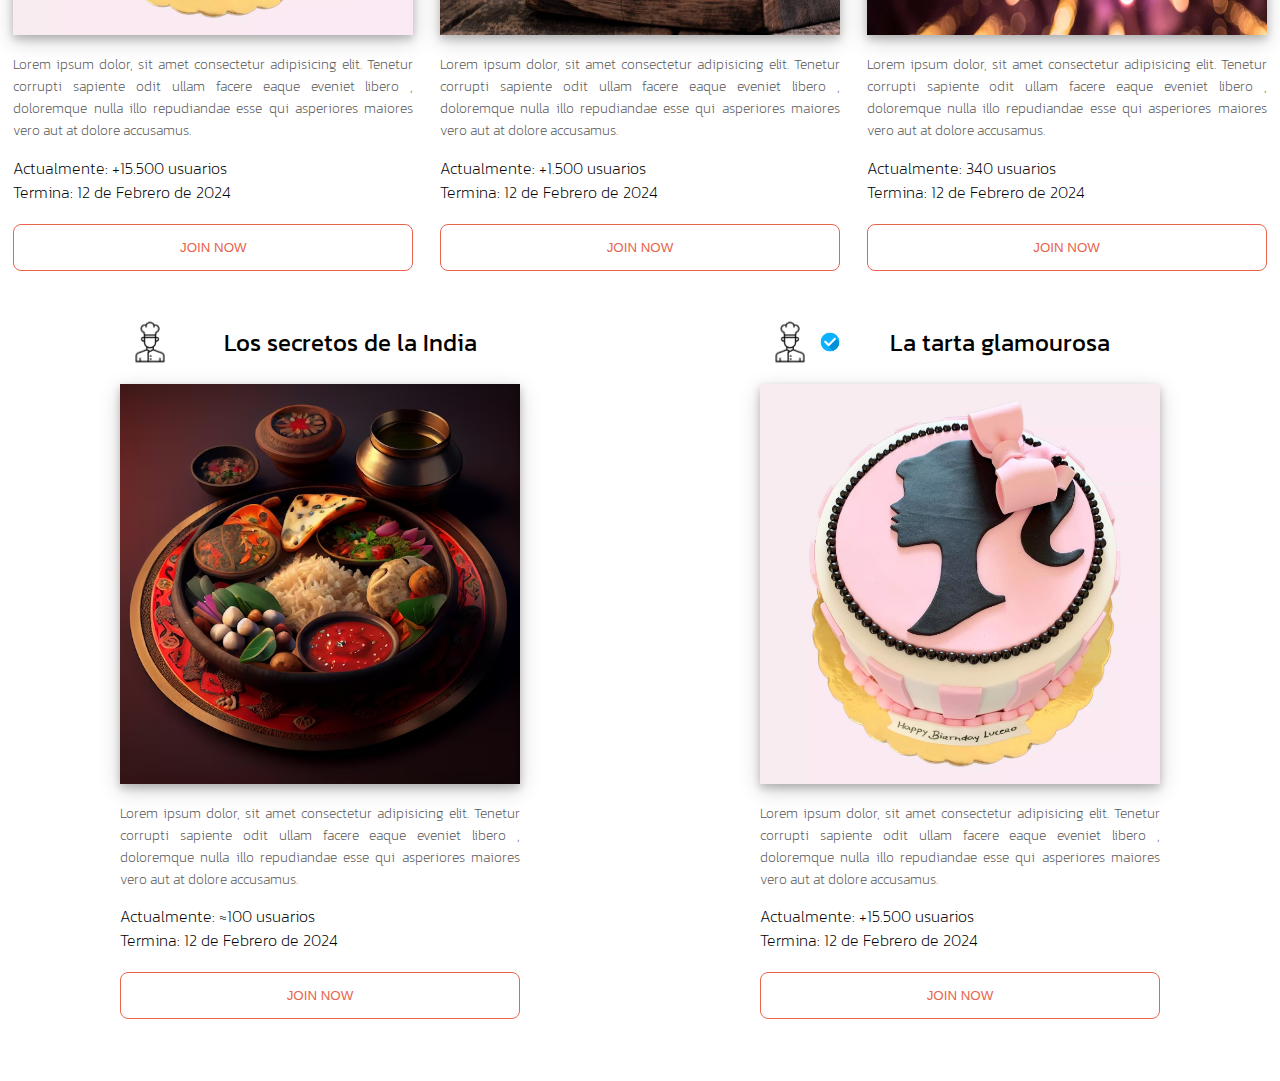
==== commit c3743045: "barra de busqueda en desafios" ====
--- a/desafios.html
+++ b/desafios.html
@@ -1,5 +1,6 @@
 <!DOCTYPE html>
 <html lang="en">
+
 <head>
     <meta charset="UTF-8">
     <meta name="viewport" content="width=device-width, initial-scale=1.0">
@@ -8,167 +9,176 @@
     <link rel="stylesheet" href="./css/main.css">
     <link rel="preconnect" href="https://fonts.googleapis.com">
     <link rel="preconnect" href="https://fonts.gstatic.com" crossorigin>
-    <link href="https://fonts.googleapis.com/css2?family=Kanit:wght@200;400;500&family=Passion+One&display=swap" rel="stylesheet">
+    <link href="https://fonts.googleapis.com/css2?family=Kanit:wght@200;400;500&family=Passion+One&display=swap"
+        rel="stylesheet">
     <title>Desafíos</title>
 </head>
+
 <body>
 
-<header>
-    <a class="logo" href="/">
+    <header>
+        <a class="logo" href="/">
             <DIV class="profile-image"><img src="images/Tomatina.png" alt="isotipo">
             </DIV>
             <span>ChefConnect</span>
-    </a>
-        
-    <nav id="menu-items">
-        <a href="main.html">Home</a>
-        <a href="desafios.html">Desafíos</a>
-        <a href="">Eventos</a>
-        <a href="#">Sección 4</a>
-    </nav>
+        </a>
 
-    <div class="Profile-image">
-        <a href="profile.html"></a>
-    </div>
-        
-    </header>
-        
-  <!--SINA-->
+        <nav id="menu-items">
+            <a href="main.html">Home</a>
+            <a href="desafios.html">Desafíos</a>
+            <a href="">Eventos</a>
+            <a href="#">Sección 4</a>
+        </nav>
 
-    
-  <div id="banner">
-
-    <div id="contentbanner">
-        <div id="Textbanner">
-            <span>Desafíos</span>
+        <div class="Profile-image">
+            <a href="profile.html"></a>
         </div>
 
-        <div id="Textbannerlorem">
-            <p style="margin: 0px;">Lorem ipsum dolor sit amet, consectetur adipiscing elit. </p>
+    </header>
+
+    <!--SINA-->
+
+
+    <div id="banner" style="margin-bottom: 0;">
+
+        <div id="contentbanner">
+            <div id="Textbanner">
+                <span>Desafíos</span>
+            </div>
+
+            <div id="Textbannerlorem">
+                <p style="margin: 0px;">Lorem ipsum dolor sit amet, consectetur adipiscing elit. </p>
+            </div>
+
         </div>
 
     </div>
 
-</div>
+    <div class="Search">
+        <input id="search" placeholder="Busca tu receta">
+        <button class="Secundarybutton">Buscar</button>
+    </div>
+
     <div id="desafios">
-            <div class="desafio">
-                <div class="tit_desafio">
-                    <img class="icono" src="./images/icono.jpeg" alt="icono">
-                    <img class="icono2" src="./images/verificado.png" alt="icono">
-                    <p class="text_desafio">La super hamburguesa</p>
-                </div>
-               
-                <img class="img_desafio"  src="./images/grandburguer.jpg" alt="desafio">
-                <p class="text_desafio_2">Lorem ipsum dolor, sit amet consectetur adipisicing elit. 
-                    Tenetur corrupti sapiente odit ullam facere eaque eveniet libero
-                    , doloremque nulla illo repudiandae esse qui asperiores maiores vero aut at dolore accusamus.
-                </p>
-                <p class="text_desafio_3">Actualmente: +1.500 usuarios </p>
-                <p class="text_desafio_3">Termina: 12 de Febrero de 2024 </p>
-                <button class="join">JOIN NOW</button>
+        <div class="desafio">
+            <div class="tit_desafio">
+                <img class="icono" src="./images/icono.jpeg" alt="icono">
+                <img class="icono2" src="./images/verificado.png" alt="icono">
+                <p class="text_desafio">La super hamburguesa</p>
             </div>
-            <div class="desafio">
-                <div class="tit_desafio">
-                    <img class="icono" src="./images/icono.jpeg" alt="icono">
-                    <p class="text_desafio">Explosión de sabor</p>
-                </div>
-                <img class="img_desafio"  src="./images/evento.jpg" alt="desafio">
-                <p class="text_desafio_2">Lorem ipsum dolor, sit amet consectetur adipisicing elit. 
-                    Tenetur corrupti sapiente odit ullam facere eaque eveniet libero
-                    , doloremque nulla illo repudiandae esse qui asperiores maiores vero aut at dolore accusamus.
-                </p>
-                <p class="text_desafio_3">Actualmente: 340 usuarios </p>
-                <p class="text_desafio_3">Termina: 12 de Febrero de 2024 </p>
-                <button class="join">JOIN NOW</button>
+
+            <img class="img_desafio" src="./images/grandburguer.jpg" alt="desafio">
+            <p class="text_desafio_2">Lorem ipsum dolor, sit amet consectetur adipisicing elit.
+                Tenetur corrupti sapiente odit ullam facere eaque eveniet libero
+                , doloremque nulla illo repudiandae esse qui asperiores maiores vero aut at dolore accusamus.
+            </p>
+            <p class="text_desafio_3">Actualmente: +1.500 usuarios </p>
+            <p class="text_desafio_3">Termina: 12 de Febrero de 2024 </p>
+            <button class="join">JOIN NOW</button>
+        </div>
+        <div class="desafio">
+            <div class="tit_desafio">
+                <img class="icono" src="./images/icono.jpeg" alt="icono">
+                <p class="text_desafio">Explosión de sabor</p>
             </div>
-            <div class="desafio">
-                <div class="tit_desafio">
-                    <img class="icono" src="./images/icono.jpeg" alt="icono">
-                    <p class="text_desafio">Los secretos de la India</p>
-                </div>
-                <img class="img_desafio"  src="./images/india.avif" alt="desafio">
-                <p class="text_desafio_2">Lorem ipsum dolor, sit amet consectetur adipisicing elit. 
-                    Tenetur corrupti sapiente odit ullam facere eaque eveniet libero
-                    , doloremque nulla illo repudiandae esse qui asperiores maiores vero aut at dolore accusamus.
-                </p>
-                <p class="text_desafio_3">Actualmente: ≈100 usuarios </p>
-                <p class="text_desafio_3">Termina: 12 de Febrero de 2024 </p>
-                <button class="join">JOIN NOW</button>
+            <img class="img_desafio" src="./images/evento.jpg" alt="desafio">
+            <p class="text_desafio_2">Lorem ipsum dolor, sit amet consectetur adipisicing elit.
+                Tenetur corrupti sapiente odit ullam facere eaque eveniet libero
+                , doloremque nulla illo repudiandae esse qui asperiores maiores vero aut at dolore accusamus.
+            </p>
+            <p class="text_desafio_3">Actualmente: 340 usuarios </p>
+            <p class="text_desafio_3">Termina: 12 de Febrero de 2024 </p>
+            <button class="join">JOIN NOW</button>
+        </div>
+        <div class="desafio">
+            <div class="tit_desafio">
+                <img class="icono" src="./images/icono.jpeg" alt="icono">
+                <p class="text_desafio">Los secretos de la India</p>
             </div>
-            <div class="desafio">
-                <div class="tit_desafio">
-                    <img class="icono" src="./images/icono.jpeg" alt="icono">
-                    <img class="icono2" src="./images/verificado.png" alt="icono">  
-                    <p class="text_desafio">La tarta glamourosa</p>
-                </div>
-                <img class="img_desafio"  src="./images/barbie.webp" alt="desafio">
-                <p class="text_desafio_2">Lorem ipsum dolor, sit amet consectetur adipisicing elit. 
-                    Tenetur corrupti sapiente odit ullam facere eaque eveniet libero
-                    , doloremque nulla illo repudiandae esse qui asperiores maiores vero aut at dolore accusamus.
-                </p>
-                <p class="text_desafio_3">Actualmente: +15.500 usuarios </p> 
-                <p class="text_desafio_3">Termina: 12 de Febrero de 2024 </p>          
-                <button class="join">JOIN NOW</button>
+            <img class="img_desafio" src="./images/india.avif" alt="desafio">
+            <p class="text_desafio_2">Lorem ipsum dolor, sit amet consectetur adipisicing elit.
+                Tenetur corrupti sapiente odit ullam facere eaque eveniet libero
+                , doloremque nulla illo repudiandae esse qui asperiores maiores vero aut at dolore accusamus.
+            </p>
+            <p class="text_desafio_3">Actualmente: ≈100 usuarios </p>
+            <p class="text_desafio_3">Termina: 12 de Febrero de 2024 </p>
+            <button class="join">JOIN NOW</button>
+        </div>
+        <div class="desafio">
+            <div class="tit_desafio">
+                <img class="icono" src="./images/icono.jpeg" alt="icono">
+                <img class="icono2" src="./images/verificado.png" alt="icono">
+                <p class="text_desafio">La tarta glamourosa</p>
             </div>
-            <div class="desafio">
-                <div class="tit_desafio">
-                    <img class="icono" src="./images/icono.jpeg" alt="icono">
-                    <img class="icono2" src="./images/verificado.png" alt="icono">
-                    <p class="text_desafio">La super hamburguesa</p>
-                </div>
-               
-                <img class="img_desafio"  src="./images/grandburguer.jpg" alt="desafio">
-                <p class="text_desafio_2">Lorem ipsum dolor, sit amet consectetur adipisicing elit. 
-                    Tenetur corrupti sapiente odit ullam facere eaque eveniet libero
-                    , doloremque nulla illo repudiandae esse qui asperiores maiores vero aut at dolore accusamus.
-                </p>
-                <p class="text_desafio_3">Actualmente: +1.500 usuarios </p>
-                <p class="text_desafio_3">Termina: 12 de Febrero de 2024 </p>
-                <button class="join">JOIN NOW</button>
+            <img class="img_desafio" src="./images/barbie.webp" alt="desafio">
+            <p class="text_desafio_2">Lorem ipsum dolor, sit amet consectetur adipisicing elit.
+                Tenetur corrupti sapiente odit ullam facere eaque eveniet libero
+                , doloremque nulla illo repudiandae esse qui asperiores maiores vero aut at dolore accusamus.
+            </p>
+            <p class="text_desafio_3">Actualmente: +15.500 usuarios </p>
+            <p class="text_desafio_3">Termina: 12 de Febrero de 2024 </p>
+            <button class="join">JOIN NOW</button>
+        </div>
+        <div class="desafio">
+            <div class="tit_desafio">
+                <img class="icono" src="./images/icono.jpeg" alt="icono">
+                <img class="icono2" src="./images/verificado.png" alt="icono">
+                <p class="text_desafio">La super hamburguesa</p>
             </div>
-            <div class="desafio">
-                <div class="tit_desafio">
-                    <img class="icono" src="./images/icono.jpeg" alt="icono">
-                    <p class="text_desafio">Explosión de sabor</p>
-                </div>
-                <img class="img_desafio"  src="./images/evento.jpg" alt="desafio">
-                <p class="text_desafio_2">Lorem ipsum dolor, sit amet consectetur adipisicing elit. 
-                    Tenetur corrupti sapiente odit ullam facere eaque eveniet libero
-                    , doloremque nulla illo repudiandae esse qui asperiores maiores vero aut at dolore accusamus.
-                </p>
-                <p class="text_desafio_3">Actualmente: 340 usuarios </p>
-                <p class="text_desafio_3">Termina: 12 de Febrero de 2024 </p>
-                <button class="join">JOIN NOW</button>
+
+            <img class="img_desafio" src="./images/grandburguer.jpg" alt="desafio">
+            <p class="text_desafio_2">Lorem ipsum dolor, sit amet consectetur adipisicing elit.
+                Tenetur corrupti sapiente odit ullam facere eaque eveniet libero
+                , doloremque nulla illo repudiandae esse qui asperiores maiores vero aut at dolore accusamus.
+            </p>
+            <p class="text_desafio_3">Actualmente: +1.500 usuarios </p>
+            <p class="text_desafio_3">Termina: 12 de Febrero de 2024 </p>
+            <button class="join">JOIN NOW</button>
+        </div>
+        <div class="desafio">
+            <div class="tit_desafio">
+                <img class="icono" src="./images/icono.jpeg" alt="icono">
+                <p class="text_desafio">Explosión de sabor</p>
             </div>
-            <div class="desafio">
-                <div class="tit_desafio">
-                    <img class="icono" src="./images/icono.jpeg" alt="icono">
-                    <p class="text_desafio">Los secretos de la India</p>
-                </div>
-                <img class="img_desafio"  src="./images/india.avif" alt="desafio">
-                <p class="text_desafio_2">Lorem ipsum dolor, sit amet consectetur adipisicing elit. 
-                    Tenetur corrupti sapiente odit ullam facere eaque eveniet libero
-                    , doloremque nulla illo repudiandae esse qui asperiores maiores vero aut at dolore accusamus.
-                </p>
-                <p class="text_desafio_3">Actualmente: ≈100 usuarios </p>
-                <p class="text_desafio_3">Termina: 12 de Febrero de 2024 </p>
-                <button class="join">JOIN NOW</button>
+            <img class="img_desafio" src="./images/evento.jpg" alt="desafio">
+            <p class="text_desafio_2">Lorem ipsum dolor, sit amet consectetur adipisicing elit.
+                Tenetur corrupti sapiente odit ullam facere eaque eveniet libero
+                , doloremque nulla illo repudiandae esse qui asperiores maiores vero aut at dolore accusamus.
+            </p>
+            <p class="text_desafio_3">Actualmente: 340 usuarios </p>
+            <p class="text_desafio_3">Termina: 12 de Febrero de 2024 </p>
+            <button class="join">JOIN NOW</button>
+        </div>
+        <div class="desafio">
+            <div class="tit_desafio">
+                <img class="icono" src="./images/icono.jpeg" alt="icono">
+                <p class="text_desafio">Los secretos de la India</p>
             </div>
-            <div class="desafio">
-                <div class="tit_desafio">
-                    <img class="icono" src="./images/icono.jpeg" alt="icono">
-                    <img class="icono2" src="./images/verificado.png" alt="icono">  
-                    <p class="text_desafio">La tarta glamourosa</p>
-                </div>
-                <img class="img_desafio"  src="./images/barbie.webp" alt="desafio">
-                <p class="text_desafio_2">Lorem ipsum dolor, sit amet consectetur adipisicing elit. 
-                    Tenetur corrupti sapiente odit ullam facere eaque eveniet libero
-                    , doloremque nulla illo repudiandae esse qui asperiores maiores vero aut at dolore accusamus.
-                </p>
-                <p class="text_desafio_3">Actualmente: +15.500 usuarios </p>    
-                <p class="text_desafio_3">Termina: 12 de Febrero de 2024 </p>       
-                <button class="join">JOIN NOW</button>
+            <img class="img_desafio" src="./images/india.avif" alt="desafio">
+            <p class="text_desafio_2">Lorem ipsum dolor, sit amet consectetur adipisicing elit.
+                Tenetur corrupti sapiente odit ullam facere eaque eveniet libero
+                , doloremque nulla illo repudiandae esse qui asperiores maiores vero aut at dolore accusamus.
+            </p>
+            <p class="text_desafio_3">Actualmente: ≈100 usuarios </p>
+            <p class="text_desafio_3">Termina: 12 de Febrero de 2024 </p>
+            <button class="join">JOIN NOW</button>
+        </div>
+        <div class="desafio">
+            <div class="tit_desafio">
+                <img class="icono" src="./images/icono.jpeg" alt="icono">
+                <img class="icono2" src="./images/verificado.png" alt="icono">
+                <p class="text_desafio">La tarta glamourosa</p>
             </div>
+            <img class="img_desafio" src="./images/barbie.webp" alt="desafio">
+            <p class="text_desafio_2">Lorem ipsum dolor, sit amet consectetur adipisicing elit.
+                Tenetur corrupti sapiente odit ullam facere eaque eveniet libero
+                , doloremque nulla illo repudiandae esse qui asperiores maiores vero aut at dolore accusamus.
+            </p>
+            <p class="text_desafio_3">Actualmente: +15.500 usuarios </p>
+            <p class="text_desafio_3">Termina: 12 de Febrero de 2024 </p>
+            <button class="join">JOIN NOW</button>
+        </div>
     </div>
 </body>
+
 </html>--- a/css/chefconnect.css
+++ b/css/chefconnect.css
@@ -3,6 +3,7 @@
 body {
     margin: 0;
     padding: 0;
+    margin-bottom: 32px;
 }
 
 *{
--- a/css/main.css
+++ b/css/main.css
@@ -89,7 +89,11 @@
      margin-top: 24px;
      margin-left: 40px;
      margin-right: 40px;
-     justify-content: space-between;
+     display: flex;
+     flex-wrap: wrap;
+     justify-content: center;
+     
+
 
 
  }
@@ -107,6 +111,9 @@
      display: flex;
      flex-direction: column;
      align-items: center;
+     margin-right: 40px;
+     margin-bottom: 40px;
+     
 
 
  }
@@ -129,6 +136,8 @@
      display: flex;
      flex-direction: column;
      align-items: center;
+     margin-right: 40px;
+     margin-bottom: 40px;
 
  }
 
@@ -151,6 +160,8 @@
      display: flex;
      flex-direction: column;
      align-items: center;
+     margin-right: 40px;
+     margin-bottom: 40px;
 
  }
 
@@ -172,6 +183,8 @@
      display: flex;
      flex-direction: column;
      align-items: center;
+     margin-right: 40px;
+     margin-bottom: 40px;
 
  }
 
@@ -193,6 +206,8 @@
      display: flex;
      flex-direction: column;
      align-items: center;
+     margin-right: 40px;
+     margin-bottom: 40px;
 
  }
 
@@ -215,6 +230,8 @@
      display: flex;
      flex-direction: column;
      align-items: center;
+     margin-right: 40px;
+     margin-bottom: 40px;
 
 
  }
@@ -236,7 +253,6 @@
      display: flex;
      flex-direction: column;
      align-items: center;
-    
      margin-top: 32px;
 
  }
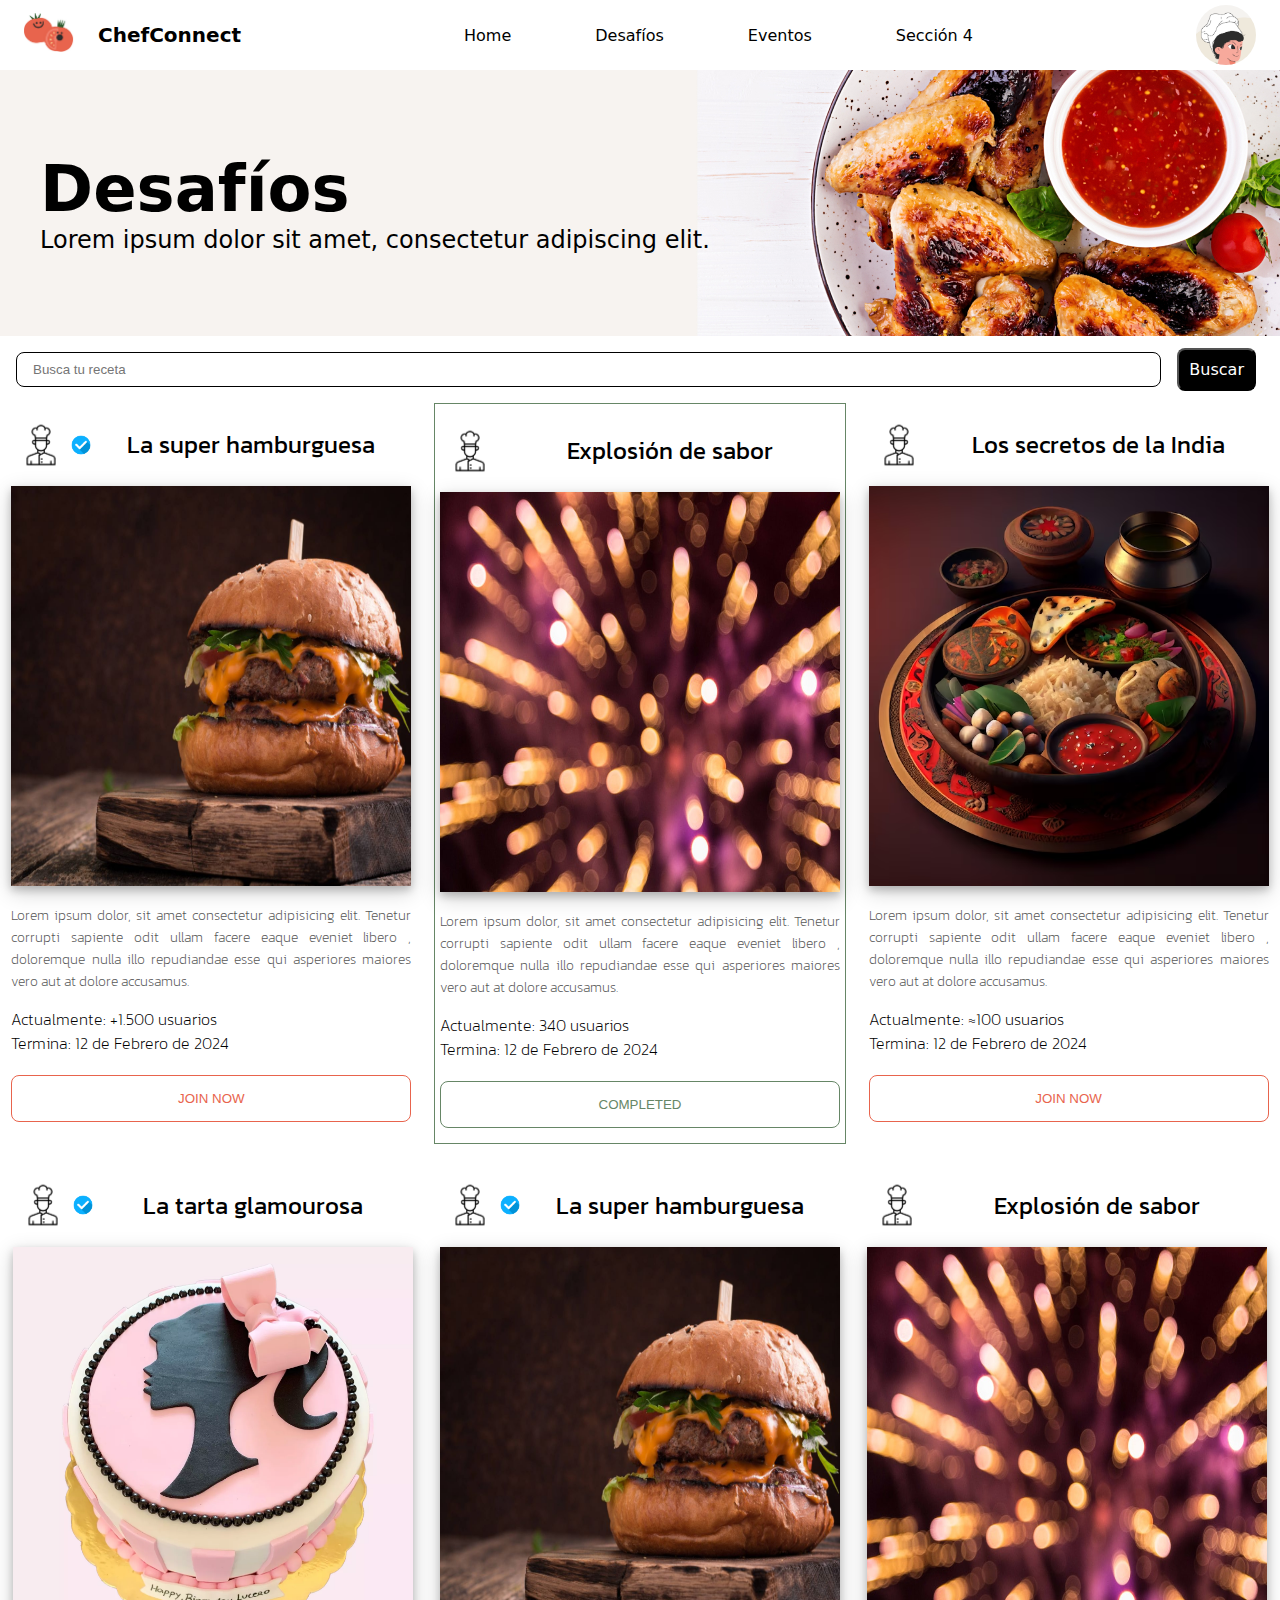
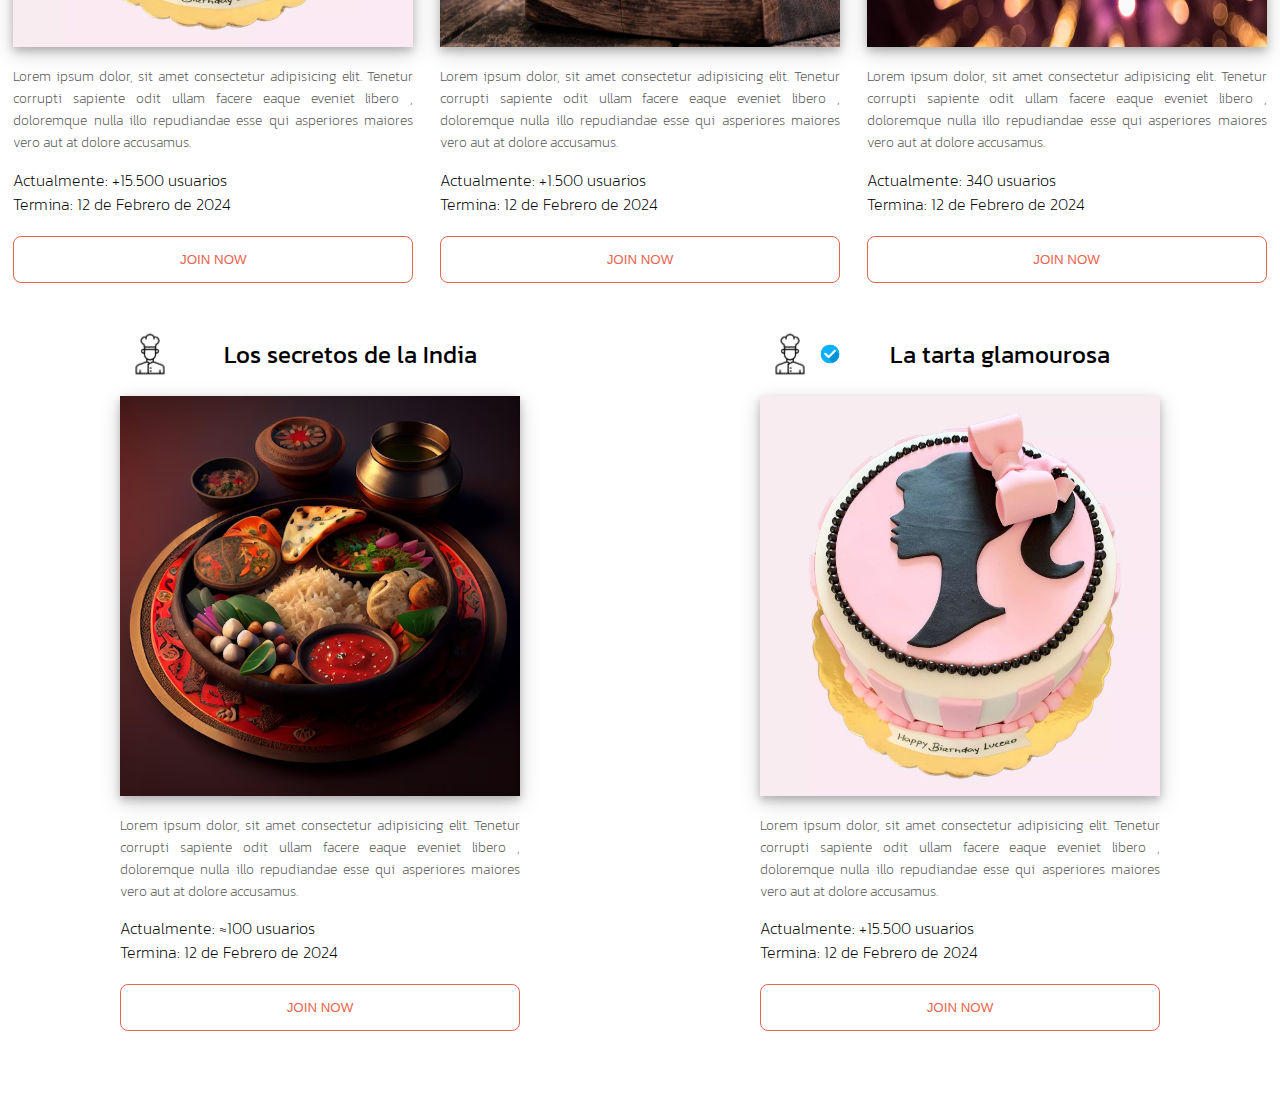
==== commit b599bab9: "terminos/privacidad + selector css + link entre paginas" ====
--- a/desafios.html
+++ b/desafios.html
@@ -88,7 +88,7 @@
             </p>
             <p class="text_desafio_3">Actualmente: 340 usuarios </p>
             <p class="text_desafio_3">Termina: 12 de Febrero de 2024 </p>
-            <button class="join">JOIN NOW</button>
+            <button class="join2">COMPLETED</button>
         </div>
         <div class="desafio">
             <div class="tit_desafio">
--- a/css/desafios.css
+++ b/css/desafios.css
@@ -93,9 +93,27 @@
     color: #e8644d;
 }
 
+.join2 {
+    width: 400px;
+    padding: 10px;
+    padding-top: 15px;
+    padding-bottom: 15px;
+    margin-top: 20px;
+    margin-bottom: 10px;
+    border-radius: 8px;
+    background-color: white;
+    border: 1px solid #668666   ;
+    color: #668666;
+}
+
 .join:hover {
 
     background-color: #e8644d;
     border: 1px solid #e8644d;
     color: white;
+}
+
+div div.desafio:nth-child(2){
+    border: 1px solid #668666;
+    padding: 5px;
 }